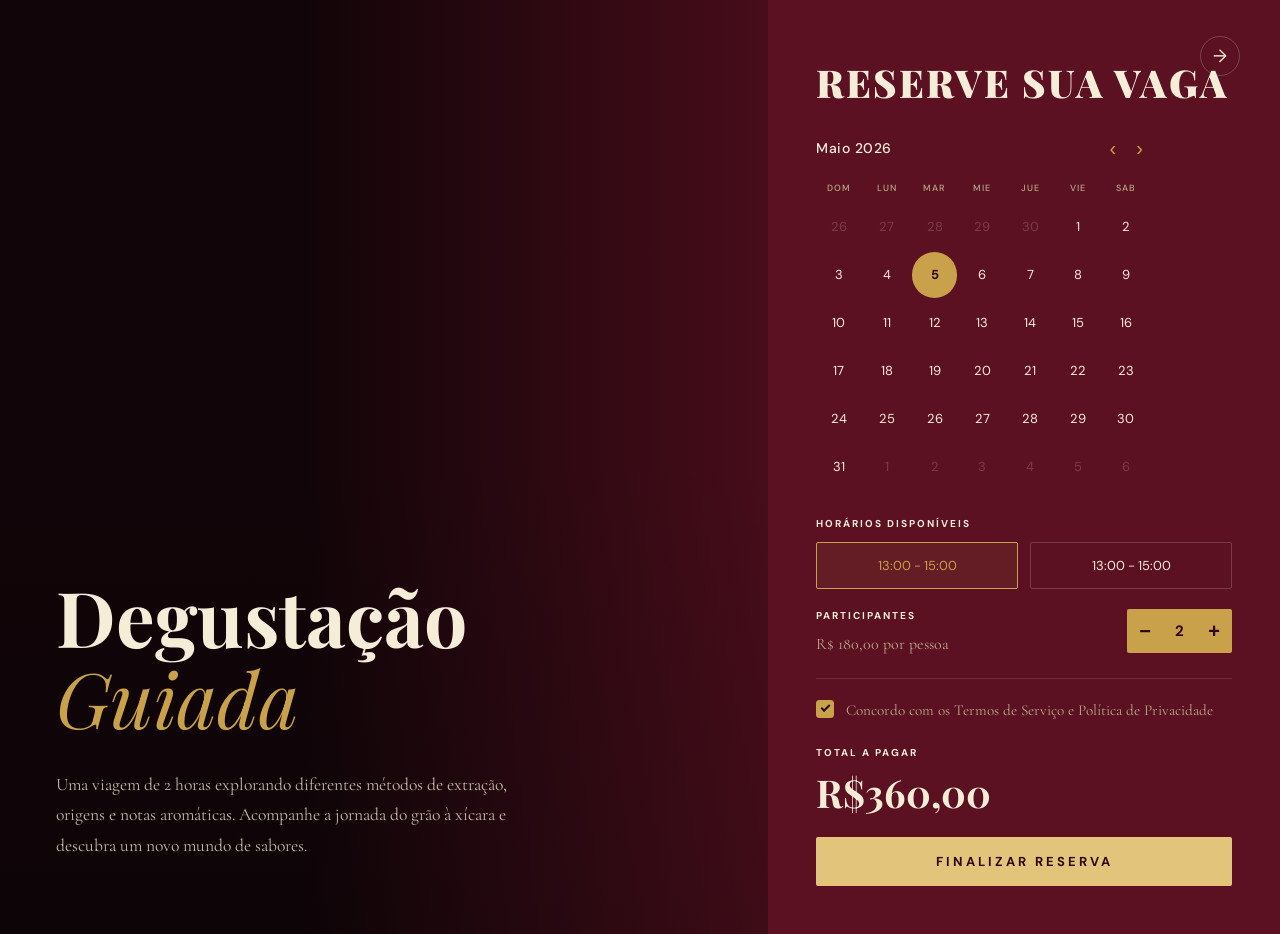
==== agendaDegusta.html @ 45e6c4d4 "novas páginas com css" ====
<!DOCTYPE html>
<html lang="pt-BR">
<head>
  <meta charset="UTF-8"/>
  <meta name="viewport" content="width=device-width, initial-scale=1.0"/>
  <title>CiOFF – Reserve sua Vaga</title>
  <link href="https://fonts.googleapis.com/css2?family=Playfair+Display:ital,wght@0,700;0,900;1,400;1,700&family=Cormorant+Garamond:wght@300;400&family=DM+Sans:wght@300;400;500;700&display=swap" rel="stylesheet"/>
  <link rel="stylesheet" href="style.css"/>
</head>
<body class="reserva-page">

  <!-- ===== PAINEL ESQUERDO — FOTO ===== -->
  <div class="reserva-photo-panel">
    <div class="reserva-photo-overlay"></div>
    <div class="reserva-photo-content">
      <h1>
        Degustação<br/>
        <em>Guiada</em>
      </h1>
      <p>
        Uma viagem de 2 horas explorando diferentes métodos
        de extração, origens e notas aromáticas. Acompanhe a
        jornada do grão à xícara e descubra um novo mundo de
        sabores.
      </p>
    </div>
  </div>

  <!-- ===== PAINEL DIREITO — RESERVA ===== -->
  <div class="reserva-form-panel">
    <a href="#" class="back-arrow" aria-label="Voltar">→</a>

    <h2 class="reserva-title">Reserve Sua Vaga</h2>

    <!-- CALENDÁRIO -->
    <div class="calendar">
      <div class="calendar-header">
        <span class="cal-month">Maio 2026</span>
        <div class="cal-nav">
          <button class="cal-btn" id="prevMonth">&#8249;</button>
          <button class="cal-btn" id="nextMonth">&#8250;</button>
        </div>
      </div>
      <div class="calendar-grid">
        <span class="cal-weekday">DOM</span>
        <span class="cal-weekday">LUN</span>
        <span class="cal-weekday">MAR</span>
        <span class="cal-weekday">MIE</span>
        <span class="cal-weekday">JUE</span>
        <span class="cal-weekday">VIE</span>
        <span class="cal-weekday">SAB</span>
      </div>
      <div class="calendar-days" id="calendarDays"></div>
    </div>

    <!-- HORÁRIOS -->
    <div class="reserva-section">
      <p class="reserva-label">Horários Disponíveis</p>
      <div class="time-slots">
        <button class="time-slot active">13:00 - 15:00</button>
        <button class="time-slot">13:00 - 15:00</button>
      </div>
    </div>

    <!-- PARTICIPANTES -->
    <div class="reserva-section reserva-row">
      <div>
        <p class="reserva-label">Participantes</p>
        <p class="reserva-price-per">R$ 180,00 por pessoa</p>
      </div>
      <div class="counter">
        <button class="counter-btn" id="decreaseBtn">−</button>
        <span class="counter-value" id="counterValue">2</span>
        <button class="counter-btn" id="increaseBtn">+</button>
      </div>
    </div>

    <div class="reserva-divider"></div>

    <!-- TERMOS -->
    <label class="checkbox-row">
      <input type="checkbox" id="termos" checked/>
      <span class="checkbox-custom"></span>
      <span class="checkbox-label">Concordo com os Termos de Serviço e Política de Privacidade</span>
    </label>

    <!-- TOTAL -->
    <div class="reserva-total">
      <p class="reserva-label">Total a Pagar</p>
      <p class="total-value" id="totalValue">R$360,00</p>
    </div>

    <!-- BOTÃO -->
    <button class="btn-submit">Finalizar Reserva</button>
  </div>

  <script>
    /* ---- Calendário ---- */
    let current = new Date(2026, 4, 1); // Maio 2026
    let selectedDay = 5;

    const monthNames = ['Janeiro','Fevereiro','Março','Abril','Maio','Junho',
                        'Julho','Agosto','Setembro','Outubro','Novembro','Dezembro'];

    function renderCalendar() {
      const year = current.getFullYear();
      const month = current.getMonth();
      document.querySelector('.cal-month').textContent = `${monthNames[month]} ${year}`;

      const firstDay = new Date(year, month, 1).getDay();
      const daysInMonth = new Date(year, month + 1, 0).getDate();
      const prevDays = new Date(year, month, 0).getDate();

      const grid = document.getElementById('calendarDays');
      grid.innerHTML = '';

      // dias do mês anterior
      for (let i = firstDay - 1; i >= 0; i--) {
        const d = document.createElement('button');
        d.className = 'cal-day other-month';
        d.textContent = prevDays - i;
        grid.appendChild(d);
      }

      // dias do mês atual
      for (let d = 1; d <= daysInMonth; d++) {
        const btn = document.createElement('button');
        btn.className = 'cal-day';
        btn.textContent = d;
        if (d === selectedDay) btn.classList.add('selected');
        btn.addEventListener('click', () => {
          selectedDay = d;
          renderCalendar();
        });
        grid.appendChild(btn);
      }

      // completar última linha
      const total = firstDay + daysInMonth;
      const remaining = total % 7 === 0 ? 0 : 7 - (total % 7);
      for (let d = 1; d <= remaining; d++) {
        const btn = document.createElement('button');
        btn.className = 'cal-day other-month';
        btn.textContent = d;
        grid.appendChild(btn);
      }
    }

    document.getElementById('prevMonth').addEventListener('click', () => {
      current.setMonth(current.getMonth() - 1);
      renderCalendar();
    });
    document.getElementById('nextMonth').addEventListener('click', () => {
      current.setMonth(current.getMonth() + 1);
      renderCalendar();
    });

    renderCalendar();

    /* ---- Time slots ---- */
    document.querySelectorAll('.time-slot').forEach(btn => {
      btn.addEventListener('click', () => {
        document.querySelectorAll('.time-slot').forEach(b => b.classList.remove('active'));
        btn.classList.add('active');
      });
    });

    /* ---- Contador + total ---- */
    const PRICE = 180;
    let participants = 2;

    function updateTotal() {
      document.getElementById('counterValue').textContent = participants;
      const total = participants * PRICE;
      document.getElementById('totalValue').textContent =
        'R$' + total.toLocaleString('pt-BR', { minimumFractionDigits: 2 });
    }

    document.getElementById('increaseBtn').addEventListener('click', () => {
      participants = Math.min(participants + 1, 10);
      updateTotal();
    });
    document.getElementById('decreaseBtn').addEventListener('click', () => {
      participants = Math.max(participants - 1, 1);
      updateTotal();
    });

    updateTotal();
  </script>
</body>
</html>
---- style.css ----
/* ===== CSS VARIABLES ===== */
    :root {
      --wine:       #6B1A2A;
      --wine-dark:  #4A0F1C;
      --wine-deep:  #2D0710;
      --gold:       #C9A14A;
      --gold-light: #E2C47A;
      --cream:      #F5EDD8;
      --cream-soft: #EDE0C4;
      --text-light: #F0E6D0;
      --text-muted: #B8A88A;
      --dark:       #1A0A0D;
      --card-bg:    #3D1020;
      --overlay:    rgba(45, 7, 16, 0.82);
    }

    *, *::before, *::after { box-sizing: border-box; margin: 0; padding: 0; }

    html { scroll-behavior: smooth; }

    body {
      font-family: 'DM Sans', sans-serif;
      background: var(--wine-deep);
      color: var(--text-light);
      overflow-x: hidden;
    }

    /* ===== UTILITIES ===== */
    .container { max-width: 1200px; margin: 0 auto; padding: 0 40px; }
    .gold { color: var(--gold); }
    .section-label {
      font-family: 'DM Sans', sans-serif;
      font-size: 11px;
      font-weight: 500;
      letter-spacing: 3px;
      text-transform: uppercase;
      color: var(--gold);
      margin-bottom: 16px;
    }
    h2.section-title {
      font-family: 'Playfair Display', serif;
      font-size: clamp(2rem, 4vw, 3rem);
      font-weight: 700;
      line-height: 1.15;
      color: var(--cream);
    }
    h2.section-title em {
      font-style: italic;
      color: var(--gold);
    }
    .btn {
      display: inline-flex;
      align-items: center;
      gap: 8px;
      padding: 13px 28px;
      border-radius: 2px;
      font-family: 'DM Sans', sans-serif;
      font-size: 12px;
      font-weight: 500;
      letter-spacing: 1.5px;
      text-transform: uppercase;
      text-decoration: none;
      cursor: pointer;
      border: none;
      transition: all 0.3s ease;
    }
    .btn-gold {
      background: var(--gold);
      color: var(--wine-deep);
    }
    .btn-gold:hover { background: var(--gold-light); transform: translateY(-1px); }
    .btn-outline {
      background: transparent;
      color: var(--gold);
      border: 1px solid var(--gold);
    }
    .btn-outline:hover { background: var(--gold); color: var(--wine-deep); }
    .btn-link {
      background: none;
      border: none;
      color: var(--gold);
      font-family: 'DM Sans', sans-serif;
      font-size: 12px;
      font-weight: 500;
      letter-spacing: 1.5px;
      text-transform: uppercase;
      text-decoration: none;
      display: inline-flex;
      align-items: center;
      gap: 6px;
      transition: gap 0.3s;
    }
    .btn-link:hover { gap: 12px; }
    .star { color: var(--gold); font-size: 12px; }
    .tag {
      display: inline-block;
      padding: 3px 10px;
      background: var(--gold);
      color: var(--wine-deep);
      font-size: 9px;
      font-weight: 500;
      letter-spacing: 1.5px;
      text-transform: uppercase;
      border-radius: 1px;
    }
    .divider {
      width: 48px;
      height: 2px;
      background: var(--gold);
      margin: 24px 0;
    }

    /* ===== NAVBAR ===== */
    nav {
      position: fixed;
      top: 0; left: 0; right: 0;
      z-index: 100;
      padding: 20px 40px;
      display: flex;
      align-items: center;
      justify-content: space-between;
      background: linear-gradient(to bottom, rgba(26,10,13,0.95) 0%, transparent 100%);
      transition: background 0.3s;
    }
    nav.scrolled { background: rgba(26,10,13,0.97); }
    .nav-logo {
      font-family: 'Playfair Display', serif;
      font-size: 22px;
      font-weight: 700;
      letter-spacing: 4px;
      color: var(--cream);
      text-decoration: none;
    }
    .nav-logo span { color: var(--gold); }
    .nav-links {
      display: flex;
      gap: 36px;
      list-style: none;
    }
    .nav-links a {
      font-size: 11px;
      font-weight: 500;
      letter-spacing: 2px;
      text-transform: uppercase;
      color: var(--text-muted);
      text-decoration: none;
      transition: color 0.2s;
    }
    .nav-links a:hover { color: var(--gold); }
    .nav-actions { display: flex; gap: 16px; align-items: center; }
    .nav-actions a {
      font-size: 11px;
      letter-spacing: 1.5px;
      text-transform: uppercase;
      color: var(--text-light);
      text-decoration: none;
    }

    /* ===== HERO ===== */
    #hero {
      position: relative;
      height: 100vh;
      min-height: 680px;
      display: flex;
      align-items: flex-end;
      overflow: hidden;
    }
    .hero-bg {
      position: absolute;
      inset: 0;
      background:
        linear-gradient(to top, var(--wine-deep) 0%, transparent 55%),
        linear-gradient(to right, var(--overlay) 0%, transparent 60%),
        url('https://images.unsplash.com/photo-1509042239860-f550ce710b93?w=1600&q=80') center/cover no-repeat;
      animation: heroZoom 12s ease-out forwards;
    }
    @keyframes heroZoom {
      from { transform: scale(1.06); }
      to   { transform: scale(1); }
    }
    .hero-grain {
      position: absolute;
      inset: 0;
      background-image: url("data:image/svg+xml,%3Csvg xmlns='http://www.w3.org/2000/svg' width='300' height='300'%3E%3Cfilter id='n'%3E%3CfeTurbulence type='fractalNoise' baseFrequency='0.9' numOctaves='4' stitchTiles='stitch'/%3E%3C/filter%3E%3Crect width='300' height='300' filter='url(%23n)' opacity='0.06'/%3E%3C/svg%3E");
      pointer-events: none;
    }
    .hero-content {
      position: relative;
      z-index: 2;
      padding: 0 40px 100px;
      max-width: 700px;
      animation: fadeUp 1s 0.3s both;
    }
    @keyframes fadeUp {
      from { opacity: 0; transform: translateY(30px); }
      to   { opacity: 1; transform: translateY(0); }
    }
    .hero-content h1 {
      font-family: 'Playfair Display', serif;
      font-size: clamp(2.8rem, 6vw, 5rem);
      font-weight: 700;
      line-height: 1.1;
      color: var(--cream);
      margin-bottom: 24px;
    }
    .hero-content h1 em {
      font-style: italic;
      color: var(--gold);
    }
    .hero-content p {
      font-family: 'Cormorant Garamond', serif;
      font-size: 1.15rem;
      color: var(--text-muted);
      line-height: 1.7;
      margin-bottom: 36px;
      max-width: 480px;
    }
    .hero-badges {
      display: flex;
      gap: 32px;
      margin-top: 48px;
    }
    .hero-badge {
      display: flex;
      flex-direction: column;
    }
    .hero-badge strong {
      font-family: 'Playfair Display', serif;
      font-size: 1.6rem;
      color: var(--gold);
    }
    .hero-badge span {
      font-size: 10px;
      letter-spacing: 1.5px;
      text-transform: uppercase;
      color: var(--text-muted);
    }

    /* ===== NOSSA HISTÓRIA ===== */
    #historia {
      padding: 120px 0;
      display: grid;
      grid-template-columns: 1fr 1fr;
      gap: 80px;
      align-items: center;
    }
    #historia .text-side { }
    #historia .text-side p {
      font-family: 'Cormorant Garamond', serif;
      font-size: 1.1rem;
      color: var(--text-muted);
      line-height: 1.8;
      margin-bottom: 16px;
    }
    .img-collage {
      position: relative;
      height: 480px;
    }
    .img-collage img {
      position: absolute;
      object-fit: cover;
      border-radius: 2px;
    }
    .img-collage .img-main {
      width: 75%;
      height: 85%;
      top: 0; right: 0;
      filter: sepia(20%) brightness(0.85);
    }
    .img-collage .img-small {
      width: 45%;
      height: 50%;
      bottom: 0; left: 0;
      border: 4px solid var(--wine-deep);
      filter: sepia(20%) brightness(0.85);
    }
    .img-collage .img-badge {
      position: absolute;
      bottom: 60px; right: -20px;
      background: var(--gold);
      color: var(--wine-deep);
      padding: 20px 24px;
      font-family: 'Playfair Display', serif;
      text-align: center;
      z-index: 2;
    }
    .img-collage .img-badge strong { font-size: 2rem; display: block; }
    .img-collage .img-badge span { font-size: 10px; letter-spacing: 2px; text-transform: uppercase; }

    /* ===== COFFEES SECTION ===== */
    .section-coffee {
      padding: 100px 0;
      background: var(--wine-dark);
    }
    .section-coffee .section-header {
      text-align: center;
      margin-bottom: 60px;
    }
    .coffee-grid {
      display: grid;
      grid-template-columns: repeat(3, 1fr);
      gap: 24px;
    }
    .coffee-card {
      background: var(--card-bg);
      border-radius: 2px;
      overflow: hidden;
      transition: transform 0.3s, box-shadow 0.3s;
    }
    .coffee-card:hover { transform: translateY(-6px); box-shadow: 0 20px 60px rgba(0,0,0,0.4); }
    .coffee-card img {
      width: 100%;
      height: 200px;
      object-fit: cover;
      filter: sepia(15%) brightness(0.9);
    }
    .coffee-card-body { padding: 24px; }
    .coffee-card-body .region {
      font-size: 10px;
      letter-spacing: 2px;
      text-transform: uppercase;
      color: var(--text-muted);
      margin-bottom: 8px;
    }
    .coffee-card-body h3 {
      font-family: 'Playfair Display', serif;
      font-size: 1.25rem;
      color: var(--cream);
      margin-bottom: 8px;
    }
    .coffee-card-body p {
      font-family: 'Cormorant Garamond', serif;
      font-size: 0.95rem;
      color: var(--text-muted);
      line-height: 1.6;
      margin-bottom: 16px;
    }
    .coffee-card-footer {
      padding: 16px 24px;
      border-top: 1px solid rgba(201,161,74,0.15);
      display: flex;
      justify-content: space-between;
      align-items: center;
    }
    .coffee-price {
      font-family: 'Playfair Display', serif;
      font-size: 1.1rem;
      color: var(--gold);
    }

    /* ===== CLUB / ASSINATURA ===== */
    #clube {
      padding: 120px 0;
      display: grid;
      grid-template-columns: 1fr 1fr;
      gap: 80px;
      align-items: center;
    }
    .clube-img {
      position: relative;
      height: 500px;
    }
    .clube-img img {
      width: 100%;
      height: 100%;
      object-fit: cover;
      border-radius: 2px;
      filter: sepia(20%) brightness(0.8);
    }
    .clube-img::after {
      content: '';
      position: absolute;
      inset: 0;
      background: linear-gradient(135deg, var(--wine-dark) 0%, transparent 60%);
      border-radius: 2px;
    }
    .clube-text .checklist {
      list-style: none;
      margin: 28px 0 36px;
    }
    .clube-text .checklist li {
      display: flex;
      align-items: flex-start;
      gap: 12px;
      font-family: 'Cormorant Garamond', serif;
      font-size: 1.05rem;
      color: var(--text-muted);
      margin-bottom: 14px;
    }
    .clube-text .checklist li::before {
      content: '✦';
      color: var(--gold);
      font-size: 10px;
      margin-top: 5px;
      flex-shrink: 0;
    }

    /* ===== SHOP ===== */
    .section-shop {
      padding: 100px 0;
      background: linear-gradient(to bottom, var(--wine-deep) 0%, var(--wine-dark) 100%);
    }
    .shop-grid {
      display: grid;
      grid-template-columns: 1fr 1.2fr 1fr;
      gap: 24px;
      align-items: center;
    }
    .product-card {
      background: var(--card-bg);
      border-radius: 2px;
      overflow: hidden;
      transition: transform 0.3s;
    }
    .product-card:hover { transform: translateY(-4px); }
    .product-card img {
      width: 100%;
      height: 220px;
      object-fit: cover;
      filter: sepia(10%) brightness(0.85);
    }
    .product-card.featured img { height: 300px; }
    .product-card-body { padding: 20px 24px; }
    .product-card-body h3 {
      font-family: 'Playfair Display', serif;
      font-size: 1.1rem;
      color: var(--cream);
      margin-bottom: 4px;
    }
    .product-card-body p {
      font-family: 'Cormorant Garamond', serif;
      font-size: 0.9rem;
      color: var(--text-muted);
      margin-bottom: 12px;
    }
    .product-card-footer {
      padding: 14px 24px;
      border-top: 1px solid rgba(201,161,74,0.15);
      display: flex;
      justify-content: space-between;
      align-items: center;
    }
    .shop-cta { text-align: center; margin-top: 48px; }

    /* ===== EXPERIÊNCIAS ===== */
    #experiencias {
      padding: 120px 0;
      position: relative;
      overflow: hidden;
    }
    .exp-bg {
      position: absolute;
      inset: 0;
      background: url('https://images.unsplash.com/photo-1511920170033-f8396924c348?w=1400&q=80') center/cover no-repeat;
      opacity: 0.12;
    }
    #experiencias .container { position: relative; z-index: 1; }
    .exp-grid {
      display: grid;
      grid-template-columns: 1fr 1fr;
      gap: 80px;
      align-items: center;
    }
    .exp-stats {
      display: flex;
      gap: 48px;
      margin: 36px 0;
    }
    .exp-stat strong {
      font-family: 'Playfair Display', serif;
      font-size: 2.2rem;
      color: var(--gold);
      display: block;
    }
    .exp-stat span {
      font-size: 11px;
      letter-spacing: 1.5px;
      text-transform: uppercase;
      color: var(--text-muted);
    }
    .exp-img {
      position: relative;
    }
    .exp-img img {
      width: 100%;
      height: 400px;
      object-fit: cover;
      border-radius: 2px;
      filter: sepia(15%) brightness(0.85);
    }
    .exp-img .exp-overlay {
      position: absolute;
      bottom: 24px; left: 24px;
      background: rgba(26,10,13,0.9);
      padding: 20px 24px;
      border-left: 3px solid var(--gold);
    }
    .exp-overlay p {
      font-family: 'Cormorant Garamond', serif;
      font-size: 1rem;
      font-style: italic;
      color: var(--text-muted);
    }
    .exp-overlay strong {
      font-family: 'DM Sans', sans-serif;
      font-size: 11px;
      letter-spacing: 1.5px;
      text-transform: uppercase;
      color: var(--gold);
    }

    /* ===== CURSOS ===== */
    .section-cursos {
      padding: 100px 0;
      background: var(--wine-dark);
    }
    .cursos-grid {
      display: grid;
      grid-template-columns: 1fr 1fr;
      gap: 24px;
      margin-top: 48px;
    }
    .curso-card {
      position: relative;
      border-radius: 2px;
      overflow: hidden;
      height: 320px;
    }
    .curso-card img {
      width: 100%;
      height: 100%;
      object-fit: cover;
      transition: transform 0.5s;
      filter: sepia(20%) brightness(0.7);
    }
    .curso-card:hover img { transform: scale(1.05); }
    .curso-card-overlay {
      position: absolute;
      inset: 0;
      background: linear-gradient(to top, var(--wine-deep) 0%, transparent 60%);
      display: flex;
      flex-direction: column;
      justify-content: flex-end;
      padding: 32px;
    }
    .curso-card-overlay h3 {
      font-family: 'Playfair Display', serif;
      font-size: 1.5rem;
      color: var(--cream);
      margin-bottom: 8px;
    }
    .curso-card-overlay p {
      font-family: 'Cormorant Garamond', serif;
      font-size: 0.95rem;
      color: var(--text-muted);
      margin-bottom: 16px;
    }

    /* ===== BARISTA DIARY ===== */
    #barista {
      padding: 100px 0;
    }
    .barista-header {
      display: flex;
      justify-content: space-between;
      align-items: flex-end;
      margin-bottom: 48px;
    }
    .barista-post {
      display: grid;
      grid-template-columns: 1.2fr 1fr;
      gap: 48px;
      align-items: center;
    }
    .barista-post img {
      width: 100%;
      height: 380px;
      object-fit: cover;
      border-radius: 2px;
      filter: sepia(10%) brightness(0.85);
    }
    .barista-text .post-meta {
      font-size: 10px;
      letter-spacing: 2px;
      text-transform: uppercase;
      color: var(--text-muted);
      margin-bottom: 16px;
    }
    .barista-text h3 {
      font-family: 'Playfair Display', serif;
      font-size: 1.7rem;
      font-style: italic;
      color: var(--cream);
      margin-bottom: 16px;
      line-height: 1.3;
    }
    .barista-text p {
      font-family: 'Cormorant Garamond', serif;
      font-size: 1.05rem;
      color: var(--text-muted);
      line-height: 1.8;
      margin-bottom: 24px;
    }

    /* ===== VISIT ===== */
    #visit {
      position: relative;
      height: 60vh;
      min-height: 420px;
      overflow: hidden;
    }
    .visit-bg {
      position: absolute;
      inset: 0;
      background:
        linear-gradient(to right, var(--overlay) 40%, transparent 80%),
        url('https://images.unsplash.com/photo-1495474472287-4d71bcdd2085?w=1400&q=80') center/cover no-repeat;
    }
    .visit-content {
      position: relative;
      z-index: 2;
      display: flex;
      align-items: center;
      height: 100%;
      padding: 0 40px;
      max-width: 1200px;
      margin: 0 auto;
      gap: 80px;
    }
    .visit-text { flex: 1; }
    .visit-text h2 {
      font-family: 'Playfair Display', serif;
      font-size: clamp(2rem, 4vw, 3.2rem);
      font-weight: 700;
      color: var(--cream);
      margin-bottom: 24px;
    }
    .visit-info { flex: 1; display: grid; grid-template-columns: 1fr 1fr; gap: 32px; }
    .visit-info-block h4 {
      font-size: 10px;
      letter-spacing: 2.5px;
      text-transform: uppercase;
      color: var(--gold);
      margin-bottom: 12px;
    }
    .visit-info-block p {
      font-family: 'Cormorant Garamond', serif;
      font-size: 1rem;
      color: var(--text-muted);
      line-height: 1.7;
    }

    /* ===== FOOTER ===== */
    footer {
      background: var(--dark);
      padding: 60px 40px 32px;
      border-top: 1px solid rgba(201,161,74,0.2);
    }
    .footer-grid {
      max-width: 1200px;
      margin: 0 auto;
      display: grid;
      grid-template-columns: 1.5fr 1fr 1fr 1fr;
      gap: 48px;
      margin-bottom: 48px;
    }
    .footer-brand .nav-logo { font-size: 26px; display: block; margin-bottom: 16px; }
    .footer-brand p {
      font-family: 'Cormorant Garamond', serif;
      font-size: 0.95rem;
      color: var(--text-muted);
      line-height: 1.7;
      margin-bottom: 24px;
    }
    .footer-col h5 {
      font-size: 10px;
      letter-spacing: 2.5px;
      text-transform: uppercase;
      color: var(--gold);
      margin-bottom: 20px;
    }
    .footer-col ul { list-style: none; }
    .footer-col ul li { margin-bottom: 10px; }
    .footer-col ul li a {
      font-family: 'Cormorant Garamond', serif;
      font-size: 1rem;
      color: var(--text-muted);
      text-decoration: none;
      transition: color 0.2s;
    }
    .footer-col ul li a:hover { color: var(--gold); }
    .footer-bottom {
      max-width: 1200px;
      margin: 0 auto;
      padding-top: 24px;
      border-top: 1px solid rgba(255,255,255,0.06);
      display: flex;
      justify-content: space-between;
      align-items: center;
    }
    .footer-bottom p {
      font-size: 11px;
      color: var(--text-muted);
      letter-spacing: 0.5px;
    }
    .social-links { display: flex; gap: 20px; }
    .social-links a {
      font-size: 11px;
      letter-spacing: 1px;
      text-transform: uppercase;
      color: var(--text-muted);
      text-decoration: none;
      transition: color 0.2s;
    }
    .social-links a:hover { color: var(--gold); }

    /* ===== ORNAMENT ===== */
    .ornament {
      text-align: center;
      color: var(--gold);
      font-size: 18px;
      letter-spacing: 8px;
      opacity: 0.4;
      margin: 12px 0;
    }

    /* ===== SCROLL ANIMATIONS ===== */
    .reveal {
      opacity: 0;
      transform: translateY(24px);
      transition: opacity 0.7s ease, transform 0.7s ease;
    }
    .reveal.visible {
      opacity: 1;
      transform: translateY(0);
    }
    .reveal-delay-1 { transition-delay: 0.1s; }
    .reveal-delay-2 { transition-delay: 0.2s; }
    .reveal-delay-3 { transition-delay: 0.3s; }

    /* =====================================================
   LOGIN PAGE — incremento para style.css
   Depende das variáveis e reset já declarados na landing
   ===================================================== */

/* Novas variáveis exclusivas desta tela */
:root {
  --wine-panel:   #5C1122;
  --input-bg:     rgba(255, 255, 255, 0.07);
  --input-border: rgba(255, 255, 255, 0.18);
  --input-focus:  rgba(201, 161, 74, 0.6);
}

/* Layout raiz da página de login */
.login-page {
  display: flex;
  min-height: 100vh;
  overflow: hidden;
}

/* ===== PAINEL ESQUERDO — FOTO ===== */
.photo-panel {
  flex: 0 0 60%;
  position: relative;
  overflow: hidden;
}

.photo-panel::before {
  content: '';
  position: absolute;
  inset: 0;
  background: url('https://images.unsplash.com/photo-1554118811-1e0d58224f24?w=1400&q=80')
    center / cover no-repeat;
  filter: grayscale(60%) brightness(0.55);
  transform: scale(1.04);
  animation: slowZoom 14s ease-out forwards;
}

@keyframes slowZoom {
  from { transform: scale(1.04); }
  to   { transform: scale(1); }
}

.photo-panel::after {
  content: '';
  position: absolute;
  inset: 0;
  background:
    linear-gradient(to right, transparent 55%, var(--wine-panel) 100%),
    linear-gradient(to top, rgba(45, 7, 16, 0.6) 0%, transparent 40%);
}

.photo-logo {
  position: absolute;
  bottom: 40px;
  left: 48px;
  z-index: 2;
  display: flex;
  align-items: center;
  gap: 10px;
}

.logo-mark {
  width: 44px;
  height: 44px;
  opacity: 0.92;
}

.logo-wordmark {
  font-family: 'Playfair Display', serif;
  font-size: 28px;
  font-weight: 900;
  letter-spacing: 6px;
  color: var(--cream);
}

.logo-wordmark span { color: var(--gold); }

/* ===== PAINEL DIREITO — FORMULÁRIO ===== */
.form-panel {
  flex: 0 0 40%;
  background: var(--wine-panel);
  display: flex;
  flex-direction: column;
  justify-content: center;
  padding: 64px 56px;
  position: relative;
}

.back-arrow {
  position: absolute;
  top: 36px;
  right: 40px;
  width: 40px;
  height: 40px;
  border-radius: 50%;
  border: 1px solid rgba(255, 255, 255, 0.2);
  display: flex;
  align-items: center;
  justify-content: center;
  color: var(--cream);
  text-decoration: none;
  font-size: 18px;
  transition: border-color 0.2s, background 0.2s;
}

.back-arrow:hover {
  border-color: var(--gold);
  background: rgba(201, 161, 74, 0.12);
}

.form-panel h1 {
  font-family: 'Playfair Display', serif;
  font-size: 3rem;
  font-weight: 900;
  letter-spacing: 2px;
  text-transform: uppercase;
  color: var(--cream);
  line-height: 1;
  margin-bottom: 12px;
  animation: fadeUp 0.6s 0.1s both;
}

.form-panel .subtitle {
  font-family: 'Cormorant Garamond', serif;
  font-size: 1.05rem;
  color: var(--text-muted);
  margin-bottom: 36px;
  animation: fadeUp 0.6s 0.2s both;
}

/* ===== BOTÃO GOOGLE ===== */
.btn-google {
  display: flex;
  align-items: center;
  justify-content: center;
  gap: 12px;
  width: 100%;
  padding: 15px;
  border-radius: 50px;
  border: 1.5px solid rgba(255, 255, 255, 0.22);
  background: transparent;
  color: var(--cream);
  font-family: 'DM Sans', sans-serif;
  font-size: 14px;
  font-weight: 400;
  letter-spacing: 0.5px;
  cursor: pointer;
  transition: border-color 0.25s, background 0.25s;
  animation: fadeUp 0.6s 0.3s both;
}

.btn-google:hover {
  border-color: var(--gold);
  background: rgba(201, 161, 74, 0.08);
}

/* ===== DIVISOR "ou use seu email" ===== */
.divider-row {
  display: flex;
  align-items: center;
  gap: 16px;
  margin: 28px 0 24px;
  animation: fadeUp 0.6s 0.35s both;
}

.divider-row::before,
.divider-row::after {
  content: '';
  flex: 1;
  height: 1px;
  background: rgba(255, 255, 255, 0.18);
}

.divider-row span {
  font-size: 11px;
  letter-spacing: 1.5px;
  text-transform: uppercase;
  color: var(--text-muted);
  white-space: nowrap;
}

/* ===== CAMPOS DO FORMULÁRIO ===== */
.field {
  margin-bottom: 20px;
  animation: fadeUp 0.6s both;
}

.field:nth-child(1) { animation-delay: 0.4s; }
.field:nth-child(2) { animation-delay: 0.48s; }

.field label {
  display: block;
  font-size: 10px;
  font-weight: 500;
  letter-spacing: 2px;
  text-transform: uppercase;
  color: var(--cream);
  margin-bottom: 8px;
}

.field input {
  width: 100%;
  padding: 15px 20px;
  border-radius: 50px;
  border: 1.5px solid var(--input-border);
  background: var(--input-bg);
  color: var(--cream);
  font-family: 'DM Sans', sans-serif;
  font-size: 14px;
  outline: none;
  transition: border-color 0.25s, background 0.25s;
}

.field input::placeholder { color: rgba(196, 160, 168, 0.55); }

.field input:focus {
  border-color: var(--input-focus);
  background: rgba(255, 255, 255, 0.1);
}

/* ===== LINK ESQUECEU SENHA ===== */
.forgot-row {
  text-align: right;
  margin: -8px 0 28px;
  animation: fadeUp 0.6s 0.52s both;
}

.forgot-row a {
  font-size: 11px;
  letter-spacing: 0.5px;
  color: var(--text-muted);
  text-decoration: none;
  transition: color 0.2s;
}

.forgot-row a:hover { color: var(--gold); }

/* ===== BOTÃO ENTRAR ===== */
.btn-submit {
  width: 100%;
  padding: 16px;
  border-radius: 50px;
  border: none;
  background: var(--gold-light);
  color: var(--wine-deep);
  font-family: 'DM Sans', sans-serif;
  font-size: 13px;
  font-weight: 700;
  letter-spacing: 3px;
  text-transform: uppercase;
  cursor: pointer;
  transition: background 0.25s, transform 0.2s, box-shadow 0.25s;
  animation: fadeUp 0.6s 0.56s both;
}

.btn-submit:hover {
  background: #f5c96a;
  transform: translateY(-2px);
  box-shadow: 0 10px 32px rgba(240, 192, 106, 0.3);
}

.btn-submit:active { transform: translateY(0); }

/* ===== LINK CRIAR CONTA ===== */
.register-row {
  text-align: center;
  margin-top: 28px;
  font-size: 13px;
  color: var(--text-muted);
  animation: fadeUp 0.6s 0.62s both;
}

.register-row a {
  color: var(--gold-light);
  text-decoration: none;
  font-weight: 500;
  transition: color 0.2s;
}

.register-row a:hover { color: var(--cream); }

/* =====================================================
   RESERVA PAGE — incremento para style.css
   Reutiliza: variáveis, reset, fadeUp, .back-arrow,
   .btn-submit (redeclara só o necessário)
   ===================================================== */

/* ===== LAYOUT RAIZ ===== */
.reserva-page {
  display: flex;
  min-height: 100vh;
  overflow-x: hidden;
}

/* ===== PAINEL ESQUERDO — FOTO ===== */
.reserva-photo-panel {
  flex: 0 0 60%;
  position: relative;
  overflow: hidden;
  background:
    url('https://images.unsplash.com/photo-1511920170033-f8396924c348?w=1400&q=80')
    center / cover no-repeat;
}

.reserva-photo-overlay {
  position: absolute;
  inset: 0;
  background:
    linear-gradient(to right, rgba(10, 4, 6, 0.78) 40%, rgba(92, 17, 34, 0.55) 100%),
    linear-gradient(to top,   rgba(10, 4, 6, 0.6)  0%,  transparent 50%);
}

.reserva-photo-content {
  position: relative;
  z-index: 2;
  padding: 72px 56px;
  display: flex;
  flex-direction: column;
  justify-content: flex-end;
  height: 100%;
}

.reserva-photo-content h1 {
  font-family: 'Playfair Display', serif;
  font-size: clamp(3rem, 6vw, 5rem);
  font-weight: 700;
  color: var(--cream);
  line-height: 1.05;
  margin-bottom: 32px;
  animation: fadeUp 0.7s 0.1s both;
}

.reserva-photo-content h1 em {
  font-style: italic;
  color: var(--gold);
  font-weight: 400;
}

.reserva-photo-content p {
  font-family: 'Cormorant Garamond', serif;
  font-size: 1.1rem;
  color: rgba(240, 230, 208, 0.8);
  line-height: 1.75;
  max-width: 480px;
  animation: fadeUp 0.7s 0.25s both;
}

/* ===== PAINEL DIREITO — FORMULÁRIO ===== */
.reserva-form-panel {
  flex: 0 0 40%;
  background: var(--wine-panel);
  display: flex;
  flex-direction: column;
  padding: 56px 48px 48px;
  position: relative;
  overflow-y: auto;
}

.reserva-title {
  font-family: 'Playfair Display', serif;
  font-size: clamp(1.8rem, 3vw, 2.6rem);
  font-weight: 900;
  letter-spacing: 2px;
  text-transform: uppercase;
  color: var(--cream);
  margin-bottom: 28px;
  animation: fadeUp 0.6s 0.1s both;
}

/* ===== CALENDÁRIO ===== */
.calendar {
  margin-bottom: 28px;
  width: 80%;
  animation: fadeUp 0.6s 0.2s both;
}

.calendar-header {
  display: flex;
  justify-content: space-between;
  align-items: center;
  margin-bottom: 16px;
}

.cal-month {
  font-family: 'DM Sans', sans-serif;
  font-size: 14px;
  font-weight: 500;
  color: var(--cream);
  letter-spacing: 0.5px;
}

.cal-nav { display: flex; gap: 8px; }

.cal-btn {
  background: none;
  border: none;
  color: var(--gold);
  font-size: 20px;
  cursor: pointer;
  line-height: 1;
  padding: 2px 6px;
  transition: color 0.2s;
}
.cal-btn:hover { color: var(--gold-light); }

.calendar-grid {
  display: grid;
  grid-template-columns: repeat(7, 1fr);
  gap: 2px;
  margin-bottom: 4px;
}

.cal-weekday {
  font-size: 9px;
  font-weight: 500;
  letter-spacing: 1px;
  text-transform: uppercase;
  color: var(--text-muted);
  text-align: center;
  padding: 6px 0;
}

.calendar-days {
  display: grid;
  grid-template-columns: repeat(7, 1fr);
  gap: 2px;
}

.cal-day {
  aspect-ratio: 1;
  display: flex;
  align-items: center;
  justify-content: center;
  border: none;
  background: none;
  border-radius: 50%;
  font-family: 'DM Sans', sans-serif;
  font-size: 13px;
  color: var(--cream);
  cursor: pointer;
  transition: background 0.2s, color 0.2s;
}

.cal-day:hover:not(.other-month) {
  background: rgba(201, 161, 74, 0.18);
}

.cal-day.other-month {
  color: rgba(196, 160, 168, 0.3);
  cursor: default;
}

.cal-day.selected {
  background: var(--gold);
  color: var(--wine-deep);
  font-weight: 700;
}

/* ===== SEÇÕES GENÉRICAS DO FORM ===== */
.reserva-section {
  margin-bottom: 20px;
  animation: fadeUp 0.6s 0.3s both;
}

.reserva-row {
  display: flex;
  justify-content: space-between;
  align-items: center;
}

.reserva-label {
  font-family: 'DM Sans', sans-serif;
  font-size: 10px;
  font-weight: 700;
  letter-spacing: 2px;
  text-transform: uppercase;
  color: var(--cream);
  margin-bottom: 12px;
}

.reserva-price-per {
  font-family: 'Cormorant Garamond', serif;
  font-size: 1rem;
  color: var(--text-muted);
}

.reserva-divider {
  width: 100%;
  height: 1px;
  background: rgba(255, 255, 255, 0.12);
  margin: 4px 0 20px;
}

/* ===== TIME SLOTS ===== */
.time-slots {
  display: flex;
  gap: 12px;
}

.time-slot {
  flex: 1;
  padding: 14px 12px;
  border-radius: 2px;
  border: 1.5px solid rgba(255, 255, 255, 0.18);
  background: transparent;
  color: var(--cream);
  font-family: 'DM Sans', sans-serif;
  font-size: 13px;
  cursor: pointer;
  transition: border-color 0.2s, color 0.2s, background 0.2s;
}

.time-slot:hover {
  border-color: var(--gold);
  color: var(--gold);
}

.time-slot.active {
  border-color: var(--gold);
  color: var(--gold);
  background: rgba(201, 161, 74, 0.08);
}

/* ===== CONTADOR ===== */
.counter {
  display: flex;
  align-items: center;
  gap: 0;
  background: var(--gold);
  border-radius: 2px;
  overflow: hidden;
}

.counter-btn {
  background: none;
  border: none;
  color: var(--wine-deep);
  font-size: 20px;
  font-weight: 700;
  width: 36px;
  height: 44px;
  cursor: pointer;
  display: flex;
  align-items: center;
  justify-content: center;
  transition: background 0.2s;
}
.counter-btn:hover { background: rgba(0,0,0,0.1); }

.counter-value {
  font-family: 'DM Sans', sans-serif;
  font-size: 15px;
  font-weight: 700;
  color: var(--wine-deep);
  padding: 0 12px;
  min-width: 32px;
  text-align: center;
}

/* ===== CHECKBOX ===== */
.checkbox-row {
  display: flex;
  align-items: flex-start;
  gap: 12px;
  cursor: pointer;
  margin-bottom: 24px;
  animation: fadeUp 0.6s 0.4s both;
}

.checkbox-row input[type="checkbox"] { display: none; }

.checkbox-custom {
  flex-shrink: 0;
  width: 18px;
  height: 18px;
  border: 1.5px solid rgba(255,255,255,0.3);
  border-radius: 3px;
  display: flex;
  align-items: center;
  justify-content: center;
  margin-top: 1px;
  transition: border-color 0.2s, background 0.2s;
}

.checkbox-row input:checked + .checkbox-custom {
  background: var(--gold);
  border-color: var(--gold);
}

.checkbox-row input:checked + .checkbox-custom::after {
  content: '';
  width: 5px;
  height: 9px;
  border: 2px solid var(--wine-deep);
  border-top: none;
  border-left: none;
  transform: rotate(45deg) translate(-1px, -1px);
  display: block;
}

.checkbox-label {
  font-family: 'Cormorant Garamond', serif;
  font-size: 0.95rem;
  color: var(--text-muted);
  line-height: 1.5;
}

/* ===== TOTAL ===== */
.reserva-total {
  margin-bottom: 24px;
  animation: fadeUp 0.6s 0.45s both;
}

.total-value {
  font-family: 'Playfair Display', serif;
  font-size: 2.4rem;
  font-weight: 700;
  color: var(--cream);
  line-height: 1.1;
}

/* ===== BOTÃO FINALIZAR (sobrescreve border-radius do padrão) ===== */
.reserva-form-panel .btn-submit {
  border-radius: 2px;
  animation: fadeUp 0.6s 0.5s both;
}
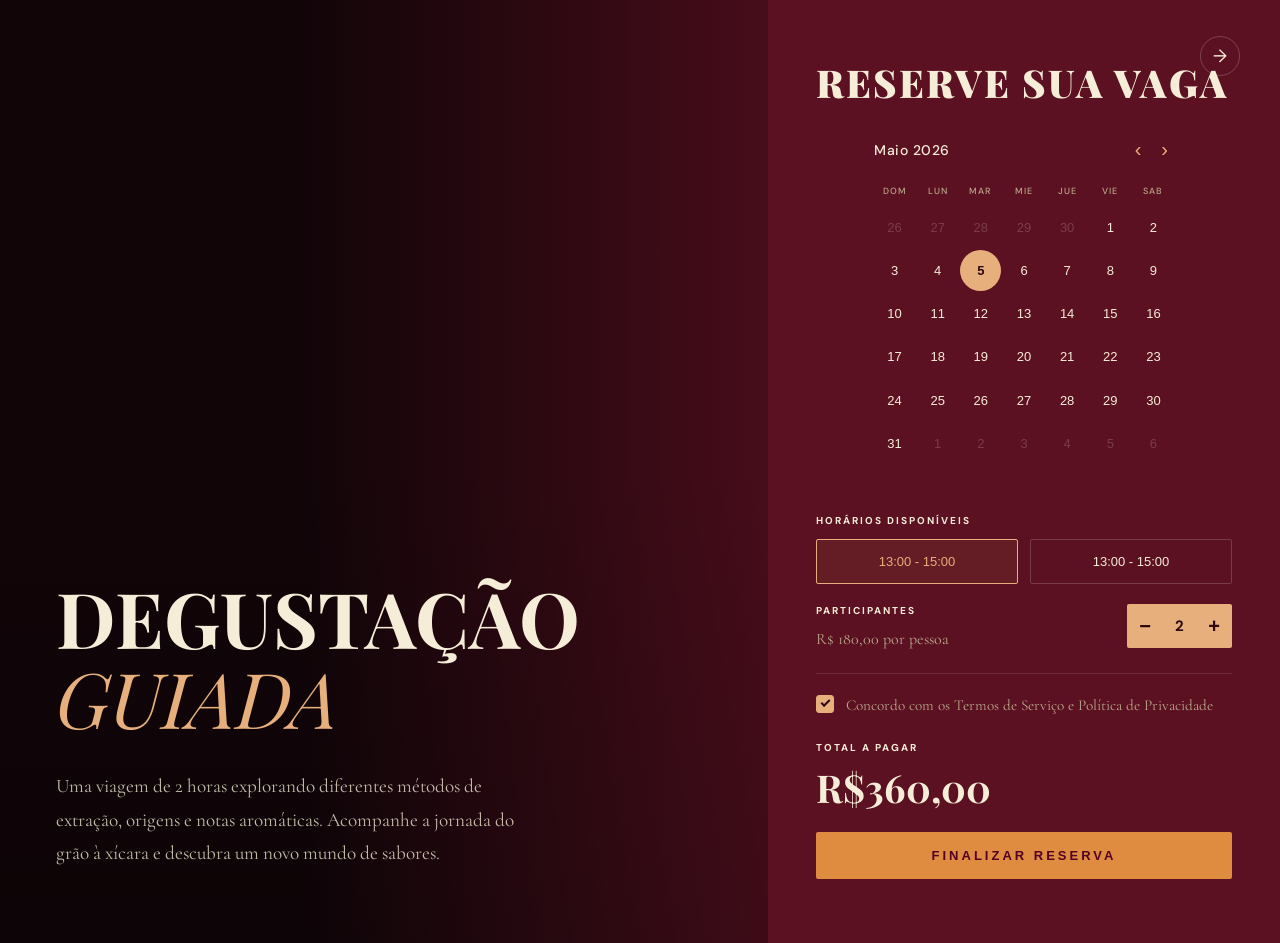
==== commit df824d7e: "ajuste degstacao" ====
--- a/agendaDegusta.html
+++ b/agendaDegusta.html
@@ -3,7 +3,7 @@
 <head>
   <meta charset="UTF-8"/>
   <meta name="viewport" content="width=device-width, initial-scale=1.0"/>
-  <title>CiOFF – Reserve sua Vaga</title>
+  <title>COOFF – Reserve sua Vaga</title>
   <link href="https://fonts.googleapis.com/css2?family=Playfair+Display:ital,wght@0,700;0,900;1,400;1,700&family=Cormorant+Garamond:wght@300;400&family=DM+Sans:wght@300;400;500;700&display=swap" rel="stylesheet"/>
   <link rel="stylesheet" href="style.css"/>
 </head>
@@ -33,7 +33,7 @@
     <h2 class="reserva-title">Reserve Sua Vaga</h2>
 
     <!-- CALENDÁRIO -->
-    <div class="calendar">
+    <div class="calendar" style="width: 300px; margin-left: auto; margin-right: auto; margin: 0 auto; margin-bottom: 50px;">
       <div class="calendar-header">
         <span class="cal-month">Maio 2026</span>
         <div class="cal-nav">
@@ -91,7 +91,7 @@
     </div>
 
     <!-- BOTÃO -->
-    <button class="btn-submit">Finalizar Reserva</button>
+    <button class="btn-submit" onclick="window.location.href='perfil.html'">Finalizar Reserva</button>
   </div>
 
   <script>
--- a/style.css
+++ b/style.css
@@ -1,840 +1,185 @@
-    /* ===== CSS VARIABLES ===== */
-    :root {
-      --wine:       #6B1A2A;
-      --wine-dark:  #4A0F1C;
-      --wine-deep:  #2D0710;
-      --gold:       #C9A14A;
-      --gold-light: #E2C47A;
-      --cream:      #F5EDD8;
-      --cream-soft: #EDE0C4;
-      --text-light: #F0E6D0;
-      --text-muted: #B8A88A;
-      --dark:       #1A0A0D;
-      --card-bg:    #3D1020;
-      --overlay:    rgba(45, 7, 16, 0.82);
-    }
-
-    *, *::before, *::after { box-sizing: border-box; margin: 0; padding: 0; }
-
-    html { scroll-behavior: smooth; }
-
-    body {
-      font-family: 'DM Sans', sans-serif;
-      background: var(--wine-deep);
-      color: var(--text-light);
-      overflow-x: hidden;
-    }
-
-    /* ===== UTILITIES ===== */
-    .container { max-width: 1200px; margin: 0 auto; padding: 0 40px; }
-    .gold { color: var(--gold); }
-    .section-label {
-      font-family: 'DM Sans', sans-serif;
-      font-size: 11px;
-      font-weight: 500;
-      letter-spacing: 3px;
-      text-transform: uppercase;
-      color: var(--gold);
-      margin-bottom: 16px;
-    }
-    h2.section-title {
-      font-family: 'Playfair Display', serif;
-      font-size: clamp(2rem, 4vw, 3rem);
-      font-weight: 700;
-      line-height: 1.15;
-      color: var(--cream);
-    }
-    h2.section-title em {
-      font-style: italic;
-      color: var(--gold);
-    }
-    .btn {
-      display: inline-flex;
-      align-items: center;
-      gap: 8px;
-      padding: 13px 28px;
-      border-radius: 2px;
-      font-family: 'DM Sans', sans-serif;
-      font-size: 12px;
-      font-weight: 500;
-      letter-spacing: 1.5px;
-      text-transform: uppercase;
-      text-decoration: none;
-      cursor: pointer;
-      border: none;
-      transition: all 0.3s ease;
-    }
-    .btn-gold {
-      background: var(--gold);
-      color: var(--wine-deep);
-    }
-    .btn-gold:hover { background: var(--gold-light); transform: translateY(-1px); }
-    .btn-outline {
-      background: transparent;
-      color: var(--gold);
-      border: 1px solid var(--gold);
-    }
-    .btn-outline:hover { background: var(--gold); color: var(--wine-deep); }
-    .btn-link {
-      background: none;
-      border: none;
-      color: var(--gold);
-      font-family: 'DM Sans', sans-serif;
-      font-size: 12px;
-      font-weight: 500;
-      letter-spacing: 1.5px;
-      text-transform: uppercase;
-      text-decoration: none;
-      display: inline-flex;
-      align-items: center;
-      gap: 6px;
-      transition: gap 0.3s;
-    }
-    .btn-link:hover { gap: 12px; }
-    .star { color: var(--gold); font-size: 12px; }
-    .tag {
-      display: inline-block;
-      padding: 3px 10px;
-      background: var(--gold);
-      color: var(--wine-deep);
-      font-size: 9px;
-      font-weight: 500;
-      letter-spacing: 1.5px;
-      text-transform: uppercase;
-      border-radius: 1px;
-    }
-    .divider {
-      width: 48px;
-      height: 2px;
-      background: var(--gold);
-      margin: 24px 0;
-    }
-
-    /* ===== NAVBAR ===== */
-    nav {
-      position: fixed;
-      top: 0; left: 0; right: 0;
-      z-index: 100;
-      padding: 20px 40px;
-      display: flex;
-      align-items: center;
-      justify-content: space-between;
-      background: linear-gradient(to bottom, rgba(26,10,13,0.95) 0%, transparent 100%);
-      transition: background 0.3s;
-    }
-    nav.scrolled { background: rgba(26,10,13,0.97); }
-    .nav-logo {
-      font-family: 'Playfair Display', serif;
-      font-size: 22px;
-      font-weight: 700;
-      letter-spacing: 4px;
-      color: var(--cream);
-      text-decoration: none;
-    }
-    .nav-logo span { color: var(--gold); }
-    .nav-links {
-      display: flex;
-      gap: 36px;
-      list-style: none;
-    }
-    .nav-links a {
-      font-size: 11px;
-      font-weight: 500;
-      letter-spacing: 2px;
-      text-transform: uppercase;
-      color: var(--text-muted);
-      text-decoration: none;
-      transition: color 0.2s;
-    }
-    .nav-links a:hover { color: var(--gold); }
-    .nav-actions { display: flex; gap: 16px; align-items: center; }
-    .nav-actions a {
-      font-size: 11px;
-      letter-spacing: 1.5px;
-      text-transform: uppercase;
-      color: var(--text-light);
-      text-decoration: none;
-    }
-
-    /* ===== HERO ===== */
-    #hero {
-      position: relative;
-      height: 100vh;
-      min-height: 680px;
-      display: flex;
-      align-items: flex-end;
-      overflow: hidden;
-    }
-    .hero-bg {
-      position: absolute;
-      inset: 0;
-      background:
-        linear-gradient(to top, var(--wine-deep) 0%, transparent 55%),
-        linear-gradient(to right, var(--overlay) 0%, transparent 60%),
-        url('https://images.unsplash.com/photo-1509042239860-f550ce710b93?w=1600&q=80') center/cover no-repeat;
-      animation: heroZoom 12s ease-out forwards;
-    }
-    @keyframes heroZoom {
-      from { transform: scale(1.06); }
-      to   { transform: scale(1); }
-    }
-    .hero-grain {
-      position: absolute;
-      inset: 0;
-      background-image: url("data:image/svg+xml,%3Csvg xmlns='http://www.w3.org/2000/svg' width='300' height='300'%3E%3Cfilter id='n'%3E%3CfeTurbulence type='fractalNoise' baseFrequency='0.9' numOctaves='4' stitchTiles='stitch'/%3E%3C/filter%3E%3Crect width='300' height='300' filter='url(%23n)' opacity='0.06'/%3E%3C/svg%3E");
-      pointer-events: none;
-    }
-    .hero-content {
-      position: relative;
-      z-index: 2;
-      padding: 0 40px 100px;
-      max-width: 700px;
-      animation: fadeUp 1s 0.3s both;
-    }
-    @keyframes fadeUp {
-      from { opacity: 0; transform: translateY(30px); }
-      to   { opacity: 1; transform: translateY(0); }
-    }
-    .hero-content h1 {
-      font-family: 'Playfair Display', serif;
-      font-size: clamp(2.8rem, 6vw, 5rem);
-      font-weight: 700;
-      line-height: 1.1;
-      color: var(--cream);
-      margin-bottom: 24px;
-    }
-    .hero-content h1 em {
-      font-style: italic;
-      color: var(--gold);
-    }
-    .hero-content p {
-      font-family: 'Cormorant Garamond', serif;
-      font-size: 1.15rem;
-      color: var(--text-muted);
-      line-height: 1.7;
-      margin-bottom: 36px;
-      max-width: 480px;
-    }
-    .hero-badges {
-      display: flex;
-      gap: 32px;
-      margin-top: 48px;
-    }
-    .hero-badge {
-      display: flex;
-      flex-direction: column;
-    }
-    .hero-badge strong {
-      font-family: 'Playfair Display', serif;
-      font-size: 1.6rem;
-      color: var(--gold);
-    }
-    .hero-badge span {
-      font-size: 10px;
-      letter-spacing: 1.5px;
-      text-transform: uppercase;
-      color: var(--text-muted);
-    }
-
-    /* ===== NOSSA HISTÓRIA ===== */
-    #historia {
-      padding: 120px 0;
-      display: grid;
-      grid-template-columns: 1fr 1fr;
-      gap: 80px;
-      align-items: center;
-    }
-    #historia .text-side { }
-    #historia .text-side p {
-      font-family: 'Cormorant Garamond', serif;
-      font-size: 1.1rem;
-      color: var(--text-muted);
-      line-height: 1.8;
-      margin-bottom: 16px;
-    }
-    .img-collage {
-      position: relative;
-      height: 480px;
-    }
-    .img-collage img {
-      position: absolute;
-      object-fit: cover;
-      border-radius: 2px;
-    }
-    .img-collage .img-main {
-      width: 75%;
-      height: 85%;
-      top: 0; right: 0;
-      filter: sepia(20%) brightness(0.85);
-    }
-    .img-collage .img-small {
-      width: 45%;
-      height: 50%;
-      bottom: 0; left: 0;
-      border: 4px solid var(--wine-deep);
-      filter: sepia(20%) brightness(0.85);
-    }
-    .img-collage .img-badge {
-      position: absolute;
-      bottom: 60px; right: -20px;
-      background: var(--gold);
-      color: var(--wine-deep);
-      padding: 20px 24px;
-      font-family: 'Playfair Display', serif;
-      text-align: center;
-      z-index: 2;
-    }
-    .img-collage .img-badge strong { font-size: 2rem; display: block; }
-    .img-collage .img-badge span { font-size: 10px; letter-spacing: 2px; text-transform: uppercase; }
-
-    /* ===== COFFEES SECTION ===== */
-    .section-coffee {
-      padding: 100px 0;
-      background: var(--wine-dark);
-    }
-    .section-coffee .section-header {
-      text-align: center;
-      margin-bottom: 60px;
-    }
-    .coffee-grid {
-      display: grid;
-      grid-template-columns: repeat(3, 1fr);
-      gap: 24px;
-    }
-    .coffee-card {
-      background: var(--card-bg);
-      border-radius: 2px;
-      overflow: hidden;
-      transition: transform 0.3s, box-shadow 0.3s;
-    }
-    .coffee-card:hover { transform: translateY(-6px); box-shadow: 0 20px 60px rgba(0,0,0,0.4); }
-    .coffee-card img {
-      width: 100%;
-      height: 200px;
-      object-fit: cover;
-      filter: sepia(15%) brightness(0.9);
-    }
-    .coffee-card-body { padding: 24px; }
-    .coffee-card-body .region {
-      font-size: 10px;
-      letter-spacing: 2px;
-      text-transform: uppercase;
-      color: var(--text-muted);
-      margin-bottom: 8px;
-    }
-    .coffee-card-body h3 {
-      font-family: 'Playfair Display', serif;
-      font-size: 1.25rem;
-      color: var(--cream);
-      margin-bottom: 8px;
-    }
-    .coffee-card-body p {
-      font-family: 'Cormorant Garamond', serif;
-      font-size: 0.95rem;
-      color: var(--text-muted);
-      line-height: 1.6;
-      margin-bottom: 16px;
-    }
-    .coffee-card-footer {
-      padding: 16px 24px;
-      border-top: 1px solid rgba(201,161,74,0.15);
-      display: flex;
-      justify-content: space-between;
-      align-items: center;
-    }
-    .coffee-price {
-      font-family: 'Playfair Display', serif;
-      font-size: 1.1rem;
-      color: var(--gold);
-    }
-
-    /* ===== CLUB / ASSINATURA ===== */
-    #clube {
-      padding: 120px 0;
-      display: grid;
-      grid-template-columns: 1fr 1fr;
-      gap: 80px;
-      align-items: center;
-    }
-    .clube-img {
-      position: relative;
-      height: 500px;
-    }
-    .clube-img img {
-      width: 100%;
-      height: 100%;
-      object-fit: cover;
-      border-radius: 2px;
-      filter: sepia(20%) brightness(0.8);
-    }
-    .clube-img::after {
-      content: '';
-      position: absolute;
-      inset: 0;
-      background: linear-gradient(135deg, var(--wine-dark) 0%, transparent 60%);
-      border-radius: 2px;
-    }
-    .clube-text .checklist {
-      list-style: none;
-      margin: 28px 0 36px;
-    }
-    .clube-text .checklist li {
-      display: flex;
-      align-items: flex-start;
-      gap: 12px;
-      font-family: 'Cormorant Garamond', serif;
-      font-size: 1.05rem;
-      color: var(--text-muted);
-      margin-bottom: 14px;
-    }
-    .clube-text .checklist li::before {
-      content: '✦';
-      color: var(--gold);
-      font-size: 10px;
-      margin-top: 5px;
-      flex-shrink: 0;
-    }
-
-    /* ===== SHOP ===== */
-    .section-shop {
-      padding: 100px 0;
-      background: linear-gradient(to bottom, var(--wine-deep) 0%, var(--wine-dark) 100%);
-    }
-    .shop-grid {
-      display: grid;
-      grid-template-columns: 1fr 1.2fr 1fr;
-      gap: 24px;
-      align-items: center;
-    }
-    .product-card {
-      background: var(--card-bg);
-      border-radius: 2px;
-      overflow: hidden;
-      transition: transform 0.3s;
-    }
-    .product-card:hover { transform: translateY(-4px); }
-    .product-card img {
-      width: 100%;
-      height: 220px;
-      object-fit: cover;
-      filter: sepia(10%) brightness(0.85);
-    }
-    .product-card.featured img { height: 300px; }
-    .product-card-body { padding: 20px 24px; }
-    .product-card-body h3 {
-      font-family: 'Playfair Display', serif;
-      font-size: 1.1rem;
-      color: var(--cream);
-      margin-bottom: 4px;
-    }
-    .product-card-body p {
-      font-family: 'Cormorant Garamond', serif;
-      font-size: 0.9rem;
-      color: var(--text-muted);
-      margin-bottom: 12px;
-    }
-    .product-card-footer {
-      padding: 14px 24px;
-      border-top: 1px solid rgba(201,161,74,0.15);
-      display: flex;
-      justify-content: space-between;
-      align-items: center;
-    }
-    .shop-cta { text-align: center; margin-top: 48px; }
-
-    /* ===== EXPERIÊNCIAS ===== */
-    #experiencias {
-      padding: 120px 0;
-      position: relative;
-      overflow: hidden;
-    }
-    .exp-bg {
-      position: absolute;
-      inset: 0;
-      background: url('https://images.unsplash.com/photo-1511920170033-f8396924c348?w=1400&q=80') center/cover no-repeat;
-      opacity: 0.12;
-    }
-    #experiencias .container { position: relative; z-index: 1; }
-    .exp-grid {
-      display: grid;
-      grid-template-columns: 1fr 1fr;
-      gap: 80px;
-      align-items: center;
-    }
-    .exp-stats {
-      display: flex;
-      gap: 48px;
-      margin: 36px 0;
-    }
-    .exp-stat strong {
-      font-family: 'Playfair Display', serif;
-      font-size: 2.2rem;
-      color: var(--gold);
-      display: block;
-    }
-    .exp-stat span {
-      font-size: 11px;
-      letter-spacing: 1.5px;
-      text-transform: uppercase;
-      color: var(--text-muted);
-    }
-    .exp-img {
-      position: relative;
-    }
-    .exp-img img {
-      width: 100%;
-      height: 400px;
-      object-fit: cover;
-      border-radius: 2px;
-      filter: sepia(15%) brightness(0.85);
-    }
-    .exp-img .exp-overlay {
-      position: absolute;
-      bottom: 24px; left: 24px;
-      background: rgba(26,10,13,0.9);
-      padding: 20px 24px;
-      border-left: 3px solid var(--gold);
-    }
-    .exp-overlay p {
-      font-family: 'Cormorant Garamond', serif;
-      font-size: 1rem;
-      font-style: italic;
-      color: var(--text-muted);
-    }
-    .exp-overlay strong {
-      font-family: 'DM Sans', sans-serif;
-      font-size: 11px;
-      letter-spacing: 1.5px;
-      text-transform: uppercase;
-      color: var(--gold);
-    }
-
-    /* ===== CURSOS ===== */
-    .section-cursos {
-      padding: 100px 0;
-      background: var(--wine-dark);
-    }
-    .cursos-grid {
-      display: grid;
-      grid-template-columns: 1fr 1fr;
-      gap: 24px;
-      margin-top: 48px;
-    }
-    .curso-card {
-      position: relative;
-      border-radius: 2px;
-      overflow: hidden;
-      height: 320px;
-    }
-    .curso-card img {
-      width: 100%;
-      height: 100%;
-      object-fit: cover;
-      transition: transform 0.5s;
-      filter: sepia(20%) brightness(0.7);
-    }
-    .curso-card:hover img { transform: scale(1.05); }
-    .curso-card-overlay {
-      position: absolute;
-      inset: 0;
-      background: linear-gradient(to top, var(--wine-deep) 0%, transparent 60%);
-      display: flex;
-      flex-direction: column;
-      justify-content: flex-end;
-      padding: 32px;
-    }
-    .curso-card-overlay h3 {
-      font-family: 'Playfair Display', serif;
-      font-size: 1.5rem;
-      color: var(--cream);
-      margin-bottom: 8px;
-    }
-    .curso-card-overlay p {
-      font-family: 'Cormorant Garamond', serif;
-      font-size: 0.95rem;
-      color: var(--text-muted);
-      margin-bottom: 16px;
-    }
-
-    /* ===== BARISTA DIARY ===== */
-    #barista {
-      padding: 100px 0;
-    }
-    .barista-header {
-      display: flex;
-      justify-content: space-between;
-      align-items: flex-end;
-      margin-bottom: 48px;
-    }
-    .barista-post {
-      display: grid;
-      grid-template-columns: 1.2fr 1fr;
-      gap: 48px;
-      align-items: center;
-    }
-    .barista-post img {
-      width: 100%;
-      height: 380px;
-      object-fit: cover;
-      border-radius: 2px;
-      filter: sepia(10%) brightness(0.85);
-    }
-    .barista-text .post-meta {
-      font-size: 10px;
-      letter-spacing: 2px;
-      text-transform: uppercase;
-      color: var(--text-muted);
-      margin-bottom: 16px;
-    }
-    .barista-text h3 {
-      font-family: 'Playfair Display', serif;
-      font-size: 1.7rem;
-      font-style: italic;
-      color: var(--cream);
-      margin-bottom: 16px;
-      line-height: 1.3;
-    }
-    .barista-text p {
-      font-family: 'Cormorant Garamond', serif;
-      font-size: 1.05rem;
-      color: var(--text-muted);
-      line-height: 1.8;
-      margin-bottom: 24px;
-    }
-
-    /* ===== VISIT ===== */
-    #visit {
-      position: relative;
-      height: 60vh;
-      min-height: 420px;
-      overflow: hidden;
-    }
-    .visit-bg {
-      position: absolute;
-      inset: 0;
-      background:
-        linear-gradient(to right, var(--overlay) 40%, transparent 80%),
-        url('https://images.unsplash.com/photo-1495474472287-4d71bcdd2085?w=1400&q=80') center/cover no-repeat;
-    }
-    .visit-content {
-      position: relative;
-      z-index: 2;
-      display: flex;
-      align-items: center;
-      height: 100%;
-      padding: 0 40px;
-      max-width: 1200px;
-      margin: 0 auto;
-      gap: 80px;
-    }
-    .visit-text { flex: 1; }
-    .visit-text h2 {
-      font-family: 'Playfair Display', serif;
-      font-size: clamp(2rem, 4vw, 3.2rem);
-      font-weight: 700;
-      color: var(--cream);
-      margin-bottom: 24px;
-    }
-    .visit-info { flex: 1; display: grid; grid-template-columns: 1fr 1fr; gap: 32px; }
-    .visit-info-block h4 {
-      font-size: 10px;
-      letter-spacing: 2.5px;
-      text-transform: uppercase;
-      color: var(--gold);
-      margin-bottom: 12px;
-    }
-    .visit-info-block p {
-      font-family: 'Cormorant Garamond', serif;
-      font-size: 1rem;
-      color: var(--text-muted);
-      line-height: 1.7;
-    }
-
-    /* ===== FOOTER ===== */
-    footer {
-      background: var(--dark);
-      padding: 60px 40px 32px;
-      border-top: 1px solid rgba(201,161,74,0.2);
-    }
-    .footer-grid {
-      max-width: 1200px;
-      margin: 0 auto;
-      display: grid;
-      grid-template-columns: 1.5fr 1fr 1fr 1fr;
-      gap: 48px;
-      margin-bottom: 48px;
-    }
-    .footer-brand .nav-logo { font-size: 26px; display: block; margin-bottom: 16px; }
-    .footer-brand p {
-      font-family: 'Cormorant Garamond', serif;
-      font-size: 0.95rem;
-      color: var(--text-muted);
-      line-height: 1.7;
-      margin-bottom: 24px;
-    }
-    .footer-col h5 {
-      font-size: 10px;
-      letter-spacing: 2.5px;
-      text-transform: uppercase;
-      color: var(--gold);
-      margin-bottom: 20px;
-    }
-    .footer-col ul { list-style: none; }
-    .footer-col ul li { margin-bottom: 10px; }
-    .footer-col ul li a {
-      font-family: 'Cormorant Garamond', serif;
-      font-size: 1rem;
-      color: var(--text-muted);
-      text-decoration: none;
-      transition: color 0.2s;
-    }
-    .footer-col ul li a:hover { color: var(--gold); }
-    .footer-bottom {
-      max-width: 1200px;
-      margin: 0 auto;
-      padding-top: 24px;
-      border-top: 1px solid rgba(255,255,255,0.06);
-      display: flex;
-      justify-content: space-between;
-      align-items: center;
-    }
-    .footer-bottom p {
-      font-size: 11px;
-      color: var(--text-muted);
-      letter-spacing: 0.5px;
-    }
-    .social-links { display: flex; gap: 20px; }
-    .social-links a {
-      font-size: 11px;
-      letter-spacing: 1px;
-      text-transform: uppercase;
-      color: var(--text-muted);
-      text-decoration: none;
-      transition: color 0.2s;
-    }
-    .social-links a:hover { color: var(--gold); }
-
-    /* ===== ORNAMENT ===== */
-    .ornament {
-      text-align: center;
-      color: var(--gold);
-      font-size: 18px;
-      letter-spacing: 8px;
-      opacity: 0.4;
-      margin: 12px 0;
-    }
-
-    /* ===== SCROLL ANIMATIONS ===== */
-    .reveal {
-      opacity: 0;
-      transform: translateY(24px);
-      transition: opacity 0.7s ease, transform 0.7s ease;
-    }
-    .reveal.visible {
-      opacity: 1;
-      transform: translateY(0);
-    }
-    .reveal-delay-1 { transition-delay: 0.1s; }
-    .reveal-delay-2 { transition-delay: 0.2s; }
-    .reveal-delay-3 { transition-delay: 0.3s; }
-
-    /* =====================================================
-   LOGIN PAGE — incremento para style.css
-   Depende das variáveis e reset já declarados na landing
-   ===================================================== */
-
-/* Novas variáveis exclusivas desta tela */
+/* ================================================
+   CIOFF — style.css
+   Ordem: variáveis → reset → utilitários →
+          componentes globais → landing →
+          login → reserva → dashboard
+   ================================================ */
+
+/* ===== VARIÁVEIS ===== */
 :root {
+  --wine:         #6B1A2A;
+  --wine-dark : rgba(83, 0, 36, 1);
+  --wine-deep:    #2D0710;
   --wine-panel:   #5C1122;
+  --gold:         rgba(231, 175, 124, 1);
+  --gold-light:   #2c1800;
+  --cream:        #F5EDD8;
+  --cream-soft:   #30240c;
+  --text-light:   #F0E6D0;
+  --text-muted:   #B8A88A;
+  --dark:         #1A0A0D;
+  --card-bg:      rgba(94, 16, 50, 1);
+  --overlay:      rgba(45, 7, 16, 0.82);
   --input-bg:     rgba(255, 255, 255, 0.07);
   --input-border: rgba(255, 255, 255, 0.18);
   --input-focus:  rgba(201, 161, 74, 0.6);
-}
-
-/* Layout raiz da página de login */
-.login-page {
-  display: flex;
-  min-height: 100vh;
-  overflow: hidden;
-}
-
-/* ===== PAINEL ESQUERDO — FOTO ===== */
-.photo-panel {
-  flex: 0 0 60%;
-  position: relative;
-  overflow: hidden;
-}
-
-.photo-panel::before {
-  content: '';
-  position: absolute;
-  inset: 0;
-  background: url('https://images.unsplash.com/photo-1554118811-1e0d58224f24?w=1400&q=80')
-    center / cover no-repeat;
-  filter: grayscale(60%) brightness(0.55);
-  transform: scale(1.04);
-  animation: slowZoom 14s ease-out forwards;
-}
-
+  --topbar-h:     64px;
+}
+
+/* ===== RESET ===== */
+*, *::before, *::after { box-sizing: border-box; margin: 0; padding: 0; }
+
+/*
+  BUG #1 — body tinha overflow-x: hidden mas nenhum overflow-y definido.
+  Em páginas split-screen isso fazia o scroll desaparecer porque os filhos
+  com height: 100vh criavam um contexto de formatação que ocultava o scroll.
+  Solução: deixar html/body com scroll livre; cada página controla o próprio overflow.
+*/
+html { scroll-behavior: smooth; }
+body {
+  font-family: 'DM Sans', sans-serif;
+  background: var(--wine-deep);
+  color: var(--text-light);
+  /* Não bloqueamos overflow-y aqui — cada página cuida do seu */
+}
+
+@font-face {
+  font-family: font-titulo ;
+  src: url('fonte/TanHarmoni-Regular.ttf');
+  font-weight: 400; /* Define o peso correto aqui */
+    font-style: normal;
+}
+
+h1, h2, h3{
+  font-family: font-titulo;
+  text-transform: uppercase;
+  font-weight: 400;
+}
+
+/* ===== ANIMAÇÕES ===== */
+@keyframes fadeUp {
+  from { opacity: 0; transform: translateY(30px); }
+  to   { opacity: 1; transform: translateY(0); }
+}
+@keyframes heroZoom {
+  from { transform: scale(1.06); }
+  to   { transform: scale(1); }
+}
 @keyframes slowZoom {
   from { transform: scale(1.04); }
   to   { transform: scale(1); }
 }
 
-.photo-panel::after {
-  content: '';
-  position: absolute;
-  inset: 0;
-  background:
-    linear-gradient(to right, transparent 55%, var(--wine-panel) 100%),
-    linear-gradient(to top, rgba(45, 7, 16, 0.6) 0%, transparent 40%);
-}
-
-.photo-logo {
-  position: absolute;
-  bottom: 40px;
-  left: 48px;
-  z-index: 2;
-  display: flex;
-  align-items: center;
-  gap: 10px;
-}
-
-.logo-mark {
-  width: 44px;
-  height: 44px;
-  opacity: 0.92;
-}
-
-.logo-wordmark {
+/* ===== UTILITÁRIOS ===== */
+.container { max-width: 1200px; margin: 0 auto; padding: 0 40px; }
+.gold { color: var(--gold); }
+
+.section-label {
+  font-size: 15px;
+  font-weight: 500;
+  letter-spacing: 3px;
+  text-transform: uppercase;
+  color: var(--gold);
+  margin-bottom: 16px;
+}
+
+h2.section-title {
   font-family: 'Playfair Display', serif;
-  font-size: 28px;
-  font-weight: 900;
-  letter-spacing: 6px;
+  font-size: clamp(2rem, 4vw, 3rem);
+  font-weight: 700;
+  line-height: 1.15;
   color: var(--cream);
 }
-
-.logo-wordmark span { color: var(--gold); }
-
-/* ===== PAINEL DIREITO — FORMULÁRIO ===== */
-.form-panel {
-  flex: 0 0 40%;
-  background: var(--wine-panel);
-  display: flex;
-  flex-direction: column;
-  justify-content: center;
-  padding: 64px 56px;
-  position: relative;
-}
-
+h2.section-title em { font-style: italic; color: var(--gold); }
+
+.divider  { width: 48px; height: 2px; background: var(--gold); margin: 24px 0; }
+.star     { color: var(--gold); font-size: 12px; }
+.ornament { text-align: center; color: var(--gold); font-size: 18px; letter-spacing: 8px; opacity: 0.4; margin: 12px 0; }
+
+.tag {
+  display: inline-block;
+  padding: 3px 10px;
+  background: var(--gold);
+  color: var(--wine-deep);
+  font-size: 9px;
+  font-weight: 500;
+  letter-spacing: 1.5px;
+  text-transform: uppercase;
+  border-radius: 1px;
+}
+
+/* ===== BOTÕES ===== */
+.btn {
+  display: inline-flex;
+  align-items: center;
+  gap: 8px;
+  padding: 13px 28px;
+  border-radius: 2px;
+  font-family: 'DM Sans', sans-serif;
+  font-size: 12px;
+  font-weight: 500;
+  letter-spacing: 1.5px;
+  text-transform: uppercase;
+  text-decoration: none;
+  cursor: pointer;
+  border: none;
+  transition: all 0.3s ease;
+}
+.btn-gold { background: var(--gold); color: var(--wine-deep); }
+.btn-gold:hover { background: var(--gold-light); transform: translateY(-1px); }
+
+.btn-outline { background: transparent; color: var(--gold); border: 1px solid var(--gold); }
+.btn-outline:hover { background: var(--gold); color: var(--wine-deep); }
+
+.btn-link {
+  background: none;
+  border: none;
+  color: var(--gold);
+  font-size: 12px;
+  font-weight: 500;
+  letter-spacing: 1.5px;
+  text-transform: uppercase;
+  text-decoration: none;
+  display: inline-flex;
+  align-items: center;
+  gap: 6px;
+  cursor: pointer;
+  transition: gap 0.3s;
+}
+.btn-link:hover { gap: 12px; }
+
+.btn-submit {
+  width: 100%;
+  padding: 16px;
+  border-radius: 50px;
+  border: none;
+  background: rgba(223, 140, 64, 1);
+  color: rgba(83, 0, 36, 1);
+  font-size: 13px;
+  font-weight: 700;
+  letter-spacing: 3px;
+  text-transform: uppercase;
+  cursor: pointer;
+  transition: background 0.25s, transform 0.2s, box-shadow 0.25s;
+  animation: fadeUp 0.6s 0.56s both;
+}
+.btn-submit:hover  { background: #f5c96a; transform: translateY(-2px); box-shadow: 0 10px 32px rgba(240,192,106,0.3); }
+.btn-submit:active { transform: translateY(0); }
+
+/* ===== SCROLL REVEAL ===== */
+.reveal { opacity: 0; transform: translateY(24px); transition: opacity 0.7s ease, transform 0.7s ease; }
+.reveal.visible { opacity: 1; transform: translateY(0); }
+.reveal-delay-1 { transition-delay: 0.1s; }
+.reveal-delay-2 { transition-delay: 0.2s; }
+.reveal-delay-3 { transition-delay: 0.3s; }
+
+/* ===== COMPONENTES COMPARTILHADOS (split-screen) ===== */
 .back-arrow {
   position: absolute;
-  top: 36px;
-  right: 40px;
-  width: 40px;
-  height: 40px;
+  top: 36px; right: 40px;
+  width: 40px; height: 40px;
   border-radius: 50%;
-  border: 1px solid rgba(255, 255, 255, 0.2);
+  border: 1px solid rgba(255,255,255,0.2);
   display: flex;
   align-items: center;
   justify-content: center;
@@ -843,33 +188,237 @@
   font-size: 18px;
   transition: border-color 0.2s, background 0.2s;
 }
-
-.back-arrow:hover {
-  border-color: var(--gold);
-  background: rgba(201, 161, 74, 0.12);
-}
-
-.form-panel h1 {
-  font-family: 'Playfair Display', serif;
-  font-size: 3rem;
-  font-weight: 900;
+.back-arrow:hover { border-color: var(--gold); background: rgba(201,161,74,0.12); }
+
+.logo-mark     { width: 44px; height: 44px; opacity: 0.92; }
+.logo-wordmark { font-family: 'Playfair Display', serif; font-size: 28px; font-weight: 900; letter-spacing: 6px; color: var(--cream); }
+.logo-wordmark span { color: var(--gold); }
+
+/* ============================================================
+   LANDING PAGE
+   ============================================================ */
+
+nav {
+  position: fixed;
+  top: 0; left: 0; right: 0;
+  z-index: 100;
+  padding: 10px 40px;
+  display: flex;
+  align-items: center;
+  justify-content: space-between;
+  background: linear-gradient(to bottom, rgba(26,10,13,0.95) 0%, transparent 100%);
+  transition: background 0.3s;
+}
+nav.scrolled { background: rgba(24, 1, 6, 0.527); }
+
+.menu-btn {
+  color: #ffffff;
+  display: none;
+  background: none;
+  border: none;
+  font-size: 30px;
+  cursor: pointer;
+}
+
+.nav-links { display: flex; gap: 25px; list-style: none; }
+.nav-links a, .nav-actions a {
+  font-size: 13px;
+  font-weight: 500;
   letter-spacing: 2px;
   text-transform: uppercase;
-  color: var(--cream);
-  line-height: 1;
-  margin-bottom: 12px;
-  animation: fadeUp 0.6s 0.1s both;
-}
-
-.form-panel .subtitle {
-  font-family: 'Cormorant Garamond', serif;
-  font-size: 1.05rem;
-  color: var(--text-muted);
-  margin-bottom: 36px;
-  animation: fadeUp 0.6s 0.2s both;
-}
-
-/* ===== BOTÃO GOOGLE ===== */
+  text-decoration: none;
+  transition: color 0.2s;
+}
+.nav-links a    { color: var(--text-muted); }
+.nav-links a:hover, .nav-actions a:hover { color: var(--gold); }
+.nav-actions    { display: flex; gap: 16px; align-items: center; }
+.nav-actions a  { letter-spacing: 1.5px; color: var(--text-light); }
+
+#hero { position: relative; height: 100vh; min-height: 680px; display: flex; align-items: center; justify-content: center; text-align: center; overflow: hidden; }
+.hero-bg {
+  position: absolute; inset: 0;
+  background:
+    linear-gradient(to top, var(--wine-deep) 0%, transparent 55%),
+    linear-gradient(to right, var(--overlay) 0%, transparent 60%),
+    url('img/img_home/img_hero.svg') center/cover no-repeat;
+  animation: heroZoom 12s ease-out forwards;
+}
+.hero-grain { position: absolute; inset: 0; background-image: url("data:image/svg+xml,%3Csvg xmlns='http://www.w3.org/2000/svg' width='300' height='300'%3E%3Cfilter id='n'%3E%3CfeTurbulence type='fractalNoise' baseFrequency='0.9' numOctaves='4' stitchTiles='stitch'/%3E%3C/filter%3E%3Crect width='300' height='300' filter='url(%23n)' opacity='0.08'/%3E%3C/svg%3E"); pointer-events: none; }
+.hero-content { text-align: center; ;position: relative; z-index: 2; padding: 0 40px 100px; max-width: 900px; animation: fadeUp 1s 0.3s both; }
+.hero-content h1 { text-align: center; font-family: 'Playfair Display', serif; font-size: clamp(2rem, 6vw, 4rem); font-weight: 600; line-height: 1.1; color: var(--cream); margin-bottom: 24px; }
+.hero-content h1 em { color: rgba(223, 140, 64, 1); }
+.hero-content p { margin: auto; text-align: center; font-family: 'Cormorant Garamond', serif; font-size: 1.5rem; color: #ffffff;  line-height: 1.2; max-width: 650px; }
+.hero-badges { display: flex; gap: 32px; margin-top: 48px; }
+.hero-badge { text-align: center; display: flex; flex-direction: column; }
+.hero-badge strong { font-family: 'Playfair Display', serif; font-size: 2rem; color: var(--gold); }
+.hero-badge span   { font-size: 10px; letter-spacing: 1.5px; text-transform: uppercase; color: var(--text-muted); }
+
+#historia { padding: 120px 0; display: grid; gap: 80px; align-items: center; background: var(--wine-dark);}
+#historia .text-side p { font-family: 'Cormorant Garamond', serif;  color: var(--text-muted); line-height: 1.8; margin-bottom: 16px; }
+.img-collage { position: relative; height: 480px; }
+.img-collage img { position: absolute; object-fit: cover; border-radius: 2px; }
+.img-collage .img-main  { width: 90%; height: auto; top: 0; right: 0; filter: sepia(20%) brightness(0.85); }
+.img-collage .img-badge { position: absolute; bottom: -100px; left: -20px; background: var(--gold); color: var(--wine-deep); padding: 20px 24px; font-family: 'Playfair Display', serif; text-align: center; z-index: 2; }
+.img-collage .img-badge strong { font-size: 1rem; display: block; }
+.img-collage .img-badge span   { font-size: 10px; letter-spacing: 2px; text-transform: uppercase; }
+
+.section-coffee { padding: 100px 0; background: var(--wine-dark); }
+.section-coffee .section-header { text-align: center; margin-bottom: 60px; }
+.coffee-grid { display: grid; grid-template-columns: repeat(3, 1fr); gap: 24px; }
+.coffee-card { background: var(--card-bg); border: 1px solid rgba(223, 140, 64, 1) ;border-radius: 2px; overflow: hidden; transition: transform 0.3s, box-shadow 0.3s; }
+.coffee-card:hover { transform: translateY(-6px); box-shadow: 0 20px 60px rgba(0,0,0,0.4); }
+.coffee-card img { width: 100%; height: 200px; object-fit: cover; filter: sepia(15%) brightness(0.9); }
+.coffee-card-body { padding: 20px; }
+.coffee-card-body .region { font-size: 10px;font-size: 1rem; letter-spacing: 2px; text-transform: uppercase; color: var(--text-muted); margin-bottom: 8px; }
+.coffee-card-body h3 { font-family: 'Playfair Display', serif; font-size: 1.25rem; color: var(--cream); margin-bottom: 8px; }
+.coffee-card-body p  { font-family: 'Cormorant Garamond', serif; font-size: 0.95rem; color: var(--text-muted); line-height: 1.6; margin-bottom: 16px; }
+.coffee-card-footer  { padding: 16px 24px; border-top: 1px solid rgba(201,161,74,0.15); display: flex; justify-content: space-between; align-items: center; }
+.coffee-price { font-family: 'Playfair Display', serif; font-size: 1.1rem; color: var(--gold); }
+
+
+
+#clube { position: relative; height: 75vh;display: flex; align-items: center; justify-content: left; text-align: left; overflow: hidden; }
+.club-bg {
+  position: absolute; inset: 0;
+  background:
+    url('img/img_home/img_assinatura.svg') center/cover no-repeat;
+  animation: heroZoom 12s ease-out forwards;
+}
+.clube-text .checklist { list-style: none; margin: 28px 0 36px; }
+.clube-text .checklist li { display: flex; align-items: flex-start; gap: 12px; font-family: 'Cormorant Garamond', serif; font-size: 1.4rem; color: var(--text-muted); margin-bottom: 14px; }
+.clube-text .checklist li::before { content: '✦'; color: var(--gold); font-size: 15px; margin-top: 5px; flex-shrink: 0; }
+
+.section-shop { padding: 100px 0; background: linear-gradient(to bottom, var(--wine-deep) 0%, var(--wine-dark) 100%); }
+.shop-grid { display: grid; grid-template-columns: 1fr 1.2fr 1fr; gap: 24px; align-items: center; }
+.shop-cta  { text-align: center; margin-top: 48px; }
+.product-card { background: var(--card-bg); border-radius: 2px; overflow: hidden; transition: transform 0.3s; }
+.product-card:hover { transform: translateY(-4px); }
+.product-card img { width: 100%; height: 220px; object-fit: cover; filter: sepia(10%) brightness(0.85); }
+.product-card.featured img { height: 300px; }
+.product-card-body { padding: 20px 24px; }
+.product-card-body h3 { font-family: 'Playfair Display', serif; font-size: 1.1rem; color: var(--cream); margin-bottom: 4px; }
+.product-card-body p  { font-family: 'Cormorant Garamond', serif; font-size: 0.9rem; color: var(--text-muted); margin-bottom: 12px; }
+.product-card-footer  { padding: 14px 24px; border-top: 1px solid rgba(201,161,74,0.15); display: flex; justify-content: space-between; align-items: center; }
+
+#experiencias { padding: 120px 0; position: relative; overflow: hidden; }
+.exp-bg { position: absolute; inset: 0; background: url('https://images.unsplash.com/photo-1511920170033-f8396924c348?w=1400&q=80') center/cover no-repeat; opacity: 0.12; }
+#experiencias .container { position: relative; z-index: 1; }
+.exp-grid  { display: grid; grid-template-columns: 1fr 1fr; gap: 80px; align-items: center; }
+.exp-stats { display: flex; gap: 48px; margin: 36px 0; }
+.exp-stat strong { font-family: 'Playfair Display', serif; font-size: 2.2rem; color: var(--gold); display: block; }
+.exp-stat span   { font-size: 11px; letter-spacing: 1.5px; text-transform: uppercase; color: var(--text-muted); }
+.exp-img { position: relative; }
+.exp-img img { width: 100%; height: 400px; object-fit: cover; border-radius: 2px; filter: sepia(15%) brightness(0.85); }
+.exp-img .exp-overlay { position: absolute; bottom: 24px; left: 24px; background: rgba(26,10,13,0.9); padding: 20px 24px; border-left: 3px solid var(--gold); }
+.exp-overlay p      { font-family: 'Cormorant Garamond', serif; font-size: 1rem; font-style: italic; color: var(--text-muted); }
+.exp-overlay strong { font-size: 11px; letter-spacing: 1.5px; text-transform: uppercase; color: var(--gold); }
+
+.section-cursos { padding: 100px 0; background: var(--wine-dark); }
+.cursos-grid { display: grid; grid-template-columns: 1fr 1fr; gap: 24px; margin-top: 48px; }
+.curso-card { position: relative; border-radius: 2px; overflow: hidden; height: 320px; }
+.curso-card img { width: 100%; height: 100%; object-fit: cover; transition: transform 0.5s; filter: sepia(20%) brightness(0.7); }
+.curso-card:hover img { transform: scale(1.05); }
+.curso-card-overlay { position: absolute; inset: 0; background: linear-gradient(to top, var(--wine-deep) 0%, transparent 60%); display: flex; flex-direction: column; justify-content: flex-end; padding: 32px; }
+.curso-card-overlay h3 { font-family: 'Playfair Display', serif; font-size: 1.5rem; color: var(--cream); margin-bottom: 8px; }
+.curso-card-overlay p  { font-family: 'Cormorant Garamond', serif; font-size: 0.95rem; color: var(--text-muted); margin-bottom: 16px; }
+
+#barista { padding: 100px 0; background: rgb(83, 0, 36, 1); }
+.barista-header { display: flex; justify-content: space-between; align-items: flex-end; margin-bottom: 48px; }
+.barista-post { display: grid; grid-template-columns: 1.2fr 1fr; gap: 48px; align-items: center; }
+.barista-post img { width: 100%; height: 380px; object-fit: cover; border-radius: 2px; filter: sepia(10%) brightness(0.85); }
+.barista-text .post-meta { font-size: 15px; letter-spacing: 2px; text-transform: uppercase; color: var(--text-muted); margin-bottom: 16px; }
+.barista-text h3 { font-family: 'Playfair Display', serif; font-size: 1.7rem; font-style: italic; color: var(--cream); margin-bottom: 16px; line-height: 1.3; }
+.barista-text p  { font-family: 'Cormorant Garamond', serif; font-size: 1.2rem; color: var(--text-muted); line-height: 1.8; margin-bottom: 24px; }
+
+#visit { position: relative; height: 60vh; min-height: 420px; overflow: hidden; }
+.visit-bg { position: absolute; inset: 0; background: linear-gradient(to right, var(--overlay) 40%, transparent 80%), url('https://images.unsplash.com/photo-1495474472287-4d71bcdd2085?w=1400&q=80') center/cover no-repeat; }
+.visit-content { position: relative; z-index: 2; display: flex; align-items: center; height: 100%; padding: 0 40px; max-width: 1200px; margin: 0 auto; gap: 80px; }
+.visit-text { flex: 1; }
+.visit-text h2 { font-family: 'Playfair Display', serif; font-size: clamp(2rem, 4vw, 3.2rem); font-weight: 700; color: var(--cream); margin-bottom: 24px; }
+.visit-info { flex: 1; display: grid; grid-template-columns: 1fr 1fr; gap: 32px; }
+.visit-info-block h4 { font-size: 10px; letter-spacing: 2.5px; text-transform: uppercase; color: var(--gold); margin-bottom: 12px; }
+.visit-info-block p  { font-family: 'Cormorant Garamond', serif; font-size: 1rem; color: white; line-height: 1.7; }
+
+footer { background: var(--dark); padding: 60px 40px 32px; border-top: 1px solid rgba(201,161,74,0.2); }
+.footer-grid { max-width: 1200px; margin: 0 auto 48px; display: grid; grid-template-columns: 1.5fr 1fr 1fr 1fr; gap: 48px; }
+.footer-brand .nav-logo { font-size: 26px; display: block; margin-bottom: 16px; }
+.footer-brand p { font-family: 'Cormorant Garamond', serif; font-size: 0.95rem; color: var(--text-muted); line-height: 1.7; margin-bottom: 24px; }
+.footer-col h5  { font-size: 10px; letter-spacing: 2.5px; text-transform: uppercase; color: var(--gold); margin-bottom: 20px; }
+.footer-col ul  { list-style: none; }
+.footer-col ul li { margin-bottom: 10px; }
+.footer-col ul li a { font-family: 'Cormorant Garamond', serif; font-size: 1rem; color: var(--text-muted); text-decoration: none; transition: color 0.2s; }
+.footer-col ul li a:hover { color: var(--gold); }
+.footer-bottom { max-width: 1200px; margin: 0 auto; padding-top: 24px; border-top: 1px solid rgba(255,255,255,0.06); display: flex; justify-content: space-between; align-items: center; }
+.footer-bottom p { font-size: 11px; color: var(--text-muted); letter-spacing: 0.5px; }
+.social-links { display: flex; gap: 20px; }
+.social-links a { font-size: 11px; letter-spacing: 1px; text-transform: uppercase; color: var(--text-muted); text-decoration: none; transition: color 0.2s; }
+.social-links a:hover { color: var(--gold); }
+
+/* ============================================================
+   LOGIN PAGE
+   FIX: overflow: hidden no container raiz impedia o scroll.
+   Nova estratégia: split-screen em desktop via flex; em mobile
+   vira coluna e o scroll volta naturalmente.
+   ============================================================ */
+
+/*
+  BUG #2 — .login-page tinha overflow: hidden herdado do body.
+  O painel direito (.form-panel) usava justify-content: center,
+  que centrava o conteúdo mas não permitia scroll quando o
+  formulário era maior que a viewport (notebooks pequenos).
+  FIX: removemos overflow: hidden; o painel direito agora
+  tem overflow-y: auto com max-height: 100vh.
+*/
+.login-page {
+  display: flex;
+  min-height: 100vh;
+  /* Sem overflow: hidden — deixa o browser decidir */
+}
+
+.photo-panel {
+  flex: 0 0 60%;
+  position: relative;
+  overflow: hidden; /* OK aqui: é só a foto que não deve vazar */
+  /* BUG #3 — sem height explícito em telas pequenas o painel
+     colapsava. min-height garante que a foto sempre apareça. */
+  min-height: 100vh;
+}
+.photo-panel::before {
+  content: '';
+  position: absolute; inset: 0;
+  background: url('img/img_criarconta.svg') center/cover no-repeat;
+  transform: scale(1.04);
+  animation: slowZoom 14s ease-out forwards;
+}
+.photo-panel::after {
+  content: '';
+  position: absolute; inset: 0;
+  background:
+    linear-gradient(to right, transparent 55%, var(--wine-panel) 100%),
+    linear-gradient(to top, rgba(45,7,16,0.6) 0%, transparent 40%);
+}
+
+.photo-logo { position: absolute; bottom: 40px; left: 48px; z-index: 2; display: flex; align-items: center; gap: 10px; }
+
+/*
+  BUG #4 — .form-panel usava justify-content: center sem overflow-y.
+  Em viewports baixas o conteúdo ficava cortado em cima e embaixo
+  sem scroll possível. FIX: overflow-y: auto + padding topo/base.
+*/
+.form-panel {
+  flex: 0 0 40%;
+  background: var(--wine-panel);
+  display: flex;
+  flex-direction: column;
+  justify-content: center;
+  padding: 80px 56px;          /* padding generoso topo/base */
+  position: relative;
+  overflow-y: auto;            /* scroll interno se o conteúdo não couber */
+  min-height: 100vh;           /* nunca menor que a tela */
+}
+.form-panel h1 { font-family: 'Playfair Display', serif; font-size: 3rem; font-weight: 900; letter-spacing: 2px; text-transform: uppercase; color: var(--cream); line-height: 1; margin-bottom: 12px; animation: fadeUp 0.6s 0.1s both; }
+.form-panel .subtitle { font-family: 'Cormorant Garamond', serif; font-size: 1.05rem; color: var(--text-muted); margin-bottom: 36px; animation: fadeUp 0.6s 0.2s both; }
+
 .btn-google {
   display: flex;
   align-items: center;
@@ -878,490 +427,1980 @@
   width: 100%;
   padding: 15px;
   border-radius: 50px;
-  border: 1.5px solid rgba(255, 255, 255, 0.22);
+  border: 1.5px solid rgba(255,255,255,0.22);
   background: transparent;
   color: var(--cream);
-  font-family: 'DM Sans', sans-serif;
   font-size: 14px;
-  font-weight: 400;
-  letter-spacing: 0.5px;
   cursor: pointer;
   transition: border-color 0.25s, background 0.25s;
   animation: fadeUp 0.6s 0.3s both;
 }
-
-.btn-google:hover {
-  border-color: var(--gold);
-  background: rgba(201, 161, 74, 0.08);
-}
-
-/* ===== DIVISOR "ou use seu email" ===== */
-.divider-row {
-  display: flex;
-  align-items: center;
-  gap: 16px;
-  margin: 28px 0 24px;
-  animation: fadeUp 0.6s 0.35s both;
-}
-
-.divider-row::before,
-.divider-row::after {
-  content: '';
-  flex: 1;
-  height: 1px;
-  background: rgba(255, 255, 255, 0.18);
-}
-
-.divider-row span {
-  font-size: 11px;
-  letter-spacing: 1.5px;
-  text-transform: uppercase;
-  color: var(--text-muted);
-  white-space: nowrap;
-}
-
-/* ===== CAMPOS DO FORMULÁRIO ===== */
-.field {
-  margin-bottom: 20px;
-  animation: fadeUp 0.6s both;
-}
-
+.btn-google:hover { border-color: var(--gold); background: rgba(201,161,74,0.08); }
+
+.divider-row { display: flex; align-items: center; gap: 16px; margin: 28px 0 24px; animation: fadeUp 0.6s 0.35s both; }
+.divider-row::before, .divider-row::after { content: ''; flex: 1; height: 1px; background: rgba(255,255,255,0.18); }
+.divider-row span { font-size: 11px; letter-spacing: 1.5px; text-transform: uppercase; color: var(--text-muted); white-space: nowrap; }
+
+.field { margin-bottom: 20px; animation: fadeUp 0.6s both; }
 .field:nth-child(1) { animation-delay: 0.4s; }
 .field:nth-child(2) { animation-delay: 0.48s; }
-
-.field label {
-  display: block;
+.field label { display: block; font-size: 10px; font-weight: 500; letter-spacing: 2px; text-transform: uppercase; color: var(--cream); margin-bottom: 8px; }
+.field input { width: 100%; padding: 15px 20px; border-radius: 50px; border: 1.5px solid var(--input-border); background: var(--input-bg); color: var(--cream); font-size: 14px; outline: none; transition: border-color 0.25s, background 0.25s; }
+.field input::placeholder { color: rgba(196,160,168,0.55); }
+.field input:focus { border-color: var(--input-focus); background: rgba(255,255,255,0.1); }
+
+.forgot-row { text-align: right; margin: -8px 0 28px; animation: fadeUp 0.6s 0.52s both; }
+.forgot-row a { font-size: 11px; color: var(--text-muted); text-decoration: none; transition: color 0.2s; }
+.forgot-row a:hover { color: var(--gold); }
+
+.register-row { text-align: center; margin-top: 28px; font-size: 13px; color: var(--text-muted); animation: fadeUp 0.6s 0.62s both; }
+.register-row a { color: rgba(223, 140, 64, 1); text-decoration: none; font-weight: 500; transition: color 0.2s; }
+.register-row a:hover { color: var(--cream); }
+
+/* ============================================================
+   RESERVA PAGE
+   Mesmos princípios do login: scroll no painel direito,
+   foto ocupa viewport completa, sem overflow: hidden global.
+   ============================================================ */
+
+/*
+  BUG #5 — .reserva-page tinha overflow: hidden e os dois painéis
+  não tinham height definido, fazendo o flexbox comprimir o
+  formulário quando havia muito conteúdo (calendário + slots +
+  contador + checkbox + total + botão).
+  FIX: mesma estratégia do login — overflow-y: auto no painel direito.
+*/
+.reserva-page {
+  display: flex;
+  min-height: 100vh;
+}
+
+.reserva-photo-panel {
+  flex: 0 0 60%;
+  position: relative;
+  overflow: hidden;
+  min-height: 100vh;
+  background: url('https://images.unsplash.com/photo-1511920170033-f8396924c348?w=1400&q=80') center/cover no-repeat;
+}
+.reserva-photo-overlay {
+  position: absolute; inset: 0;
+  background:
+    linear-gradient(to right, rgba(10,4,6,0.78) 40%, rgba(92,17,34,0.55) 100%),
+    linear-gradient(to top,   rgba(10,4,6,0.6)  0%, transparent 50%);
+}
+.reserva-photo-content { position: relative; z-index: 2; padding: 72px 56px; display: flex; flex-direction: column; justify-content: flex-end; height: 100%; }
+.reserva-photo-content h1 { font-family: 'Playfair Display', serif; font-size: clamp(3rem, 6vw, 5rem); font-weight: 700; color: var(--cream); line-height: 1.05; margin-bottom: 32px; animation: fadeUp 0.7s 0.1s both; }
+.reserva-photo-content h1 em { font-style: italic; color: var(--gold); font-weight: 400; }
+.reserva-photo-content p { font-family: 'Cormorant Garamond', serif; font-size: 1.2rem; color: rgba(240,230,208,0.8); line-height: 1.75; max-width: 480px; animation: fadeUp 0.7s 0.25s both; }
+
+/*
+  BUG #6 — .reserva-form-panel tinha overflow-y: auto mas não tinha
+  min-height, então em telas pequenas encolhia e escondia conteúdo.
+  FIX: min-height: 100vh garante altura mínima; o scroll funciona
+  porque o próprio painel tem overflow-y: auto.
+*/
+.reserva-form-panel {
+  flex: 0 0 40%;
+  background: var(--wine-panel);
+  display: flex;
+  flex-direction: column;
+  padding: 56px 48px 64px;     /* padding generoso no final */
+  position: relative;
+  overflow-y: auto;
+  min-height: 100vh;
+}
+.reserva-title { font-family: 'Playfair Display', serif; font-size: clamp(1.8rem, 3vw, 2.6rem); font-weight: 900; letter-spacing: 2px; text-transform: uppercase; color: var(--cream); margin-bottom: 28px; animation: fadeUp 0.6s 0.1s both; }
+
+.calendar { margin-bottom: 28px; animation: fadeUp 0.6s 0.2s both; }
+.calendar-header { display: flex; justify-content: space-between; align-items: center; margin-bottom: 16px; }
+.cal-month { font-size: 14px; font-weight: 500; color: var(--cream); letter-spacing: 0.5px; }
+.cal-nav { display: flex; gap: 8px; }
+.cal-btn { background: none; border: none; color: var(--gold); font-size: 20px; cursor: pointer; padding: 2px 6px; transition: color 0.2s; }
+.cal-btn:hover { color: var(--gold-light); }
+.calendar-grid, .calendar-days { display: grid; grid-template-columns: repeat(7, 1fr); gap: 2px; }
+.calendar-grid { margin-bottom: 4px; }
+.cal-weekday { font-size: 9px; font-weight: 500; letter-spacing: 1px; text-transform: uppercase; color: var(--text-muted); text-align: center; padding: 6px 0; }
+.cal-day { aspect-ratio: 1; display: flex; align-items: center; justify-content: center; border: none; background: none; border-radius: 50%; font-size: 13px; color: var(--cream); cursor: pointer; transition: background 0.2s, color 0.2s; }
+.cal-day:hover:not(.other-month) { background: rgba(201,161,74,0.18); }
+.cal-day.other-month { color: rgba(196,160,168,0.3); cursor: default; }
+.cal-day.selected    { background: var(--gold); color: var(--wine-deep); font-weight: 700; }
+
+.reserva-section   { margin-bottom: 20px; animation: fadeUp 0.6s 0.3s both; }
+.reserva-row       { display: flex; justify-content: space-between; align-items: center; }
+.reserva-label     { font-size: 10px; font-weight: 700; letter-spacing: 2px; text-transform: uppercase; color: var(--cream); margin-bottom: 12px; }
+.reserva-price-per { font-family: 'Cormorant Garamond', serif; font-size: 1rem; color: var(--text-muted); }
+.reserva-divider   { width: 100%; height: 1px; background: rgba(255,255,255,0.12); margin: 4px 0 20px; }
+
+.time-slots { display: flex; gap: 12px; }
+.time-slot { flex: 1; padding: 14px 12px; border-radius: 2px; border: 1.5px solid rgba(255,255,255,0.18); background: transparent; color: var(--cream); font-size: 13px; cursor: pointer; transition: border-color 0.2s, color 0.2s, background 0.2s; }
+.time-slot:hover, .time-slot.active { border-color: var(--gold); color: var(--gold); }
+.time-slot.active { background: rgba(201,161,74,0.08); }
+
+.counter { display: flex; align-items: center; background: var(--gold); border-radius: 2px; overflow: hidden; }
+.counter-btn   { background: none; border: none; color: var(--wine-deep); font-size: 20px; font-weight: 700; width: 36px; height: 44px; cursor: pointer; display: flex; align-items: center; justify-content: center; transition: background 0.2s; }
+.counter-btn:hover { background: rgba(0,0,0,0.1); }
+.counter-value { font-size: 15px; font-weight: 700; color: var(--wine-deep); padding: 0 12px; min-width: 32px; text-align: center; }
+
+.checkbox-row { display: flex; align-items: flex-start; gap: 12px; cursor: pointer; margin-bottom: 24px; animation: fadeUp 0.6s 0.4s both; }
+.checkbox-row input[type="checkbox"] { display: none; }
+.checkbox-custom { flex-shrink: 0; width: 18px; height: 18px; border: 1.5px solid rgba(255,255,255,0.3); border-radius: 3px; display: flex; align-items: center; justify-content: center; margin-top: 1px; transition: border-color 0.2s, background 0.2s; }
+.checkbox-row input:checked + .checkbox-custom { background: var(--gold); border-color: var(--gold); }
+.checkbox-row input:checked + .checkbox-custom::after { content: ''; width: 5px; height: 9px; border: 2px solid var(--wine-deep); border-top: none; border-left: none; transform: rotate(45deg) translate(-1px,-1px); display: block; }
+.checkbox-label { font-family: 'Cormorant Garamond', serif; font-size: 0.95rem; color: var(--text-muted); line-height: 1.5; }
+
+.reserva-total { margin-bottom: 24px; animation: fadeUp 0.6s 0.45s both; }
+.total-value   { font-family: 'Playfair Display', serif; font-size: 2.4rem; font-weight: 700; color: var(--cream); line-height: 1.1; }
+
+.reserva-form-panel .btn-submit { border-radius: 2px; animation: fadeUp 0.6s 0.5s both; }
+
+/* ============================================================
+   DASHBOARD PAGE
+   ============================================================ */
+
+/*
+  BUG #7 — .dashboard-page tinha overflow: hidden, o que impedia
+  qualquer scroll na página toda. O filho .dash-layout usava
+  height: calc(100vh - 64px) — altura rígida que não crescia
+  com o conteúdo. A sidebar usava margin-top: auto para empurrar
+  o menu "Sair" para baixo, mas sem height explícito isso falhava.
+
+  FIX (estratégia app-shell):
+  - dashboard-page:  height: 100vh + overflow: hidden  (o shell não rola)
+  - dash-topbar:     height fixa, flex-shrink: 0
+  - dash-layout:     flex: 1 + min-height: 0  (crítico — sem isso o flex
+                     não limita os filhos e eles vazam para fora)
+  - dash-sidebar:    height: 100% + overflow-y: auto  (sidebar rola sozinha)
+  - dash-main:       flex: 1 + overflow-y: auto  (área de conteúdo rola)
+
+  min-height: 0 nos filhos flex é o fix canônico para o bug de
+  "flex item não limita height do conteúdo filho".
+*/
+.dashboard-page {
+  height: 100vh;         /* shell ocupa exatamente a tela */
+  overflow: hidden;      /* o scroll fica dentro dos filhos */
+  display: flex;
+  flex-direction: column;
+}
+
+/* Topbar — altura fixa, nunca encolhe */
+.dash-topbar {
+  height: var(--topbar-h);
+  flex-shrink: 0;        /* nunca comprime */
+  display: flex;
+  align-items: center;
+  justify-content: space-between;
+  padding: 0 40px;
+  background: var(--dark);
+  border-bottom: 1px solid rgba(201,161,74,0.12);
+  position: sticky;      /* gruda no topo mesmo com scroll interno */
+  top: 0;
+  z-index: 50;
+}
+.dash-logo { display: flex; align-items: center; gap: 10px; text-decoration: none; font-family: 'Playfair Display', serif; font-size: 20px; font-weight: 900; letter-spacing: 4px; color: var(--cream); }
+.dash-logo em { font-style: normal; color: var(--gold); }
+
+.dash-nav { display: flex; gap: 32px; }
+.dash-nav a { font-size: 11px; font-weight: 500; letter-spacing: 1.5px; text-transform: uppercase; color: var(--text-muted); text-decoration: none; transition: color 0.2s; }
+.dash-nav a:hover { color: var(--gold); }
+
+.dash-topbar-actions { display: flex; gap: 8px; }
+.dash-icon-btn { width: 38px; height: 38px; border-radius: 50%; border: 1px solid rgba(255,255,255,0.12); background: none; color: var(--text-muted); cursor: pointer; display: flex; align-items: center; justify-content: center; transition: border-color 0.2s, color 0.2s; }
+.dash-icon-btn:hover { border-color: var(--gold); color: var(--gold); }
+
+/*
+  BUG #8 — .dash-layout com height: calc() criava um contexto rígido.
+  Qualquer filho que crescesse além da height travada ficava oculto.
+  FIX: flex: 1 + min-height: 0. O "flex: 1" faz o layout crescer para
+  preencher o espaço restante após a topbar. O "min-height: 0" é o
+  ponto crítico: sem ele, o flexbox define a altura mínima do item
+  como o tamanho do conteúdo (comportamento padrão), o que impede
+  o overflow-y: auto dos filhos de funcionar corretamente.
+*/
+.dash-layout {
+  flex: 1;
+  min-height: 0;         /* ← fix canônico para scroll em flex filho */
+  display: flex;
+  overflow: hidden;      /* clip horizontal; scroll é dos filhos */
+}
+
+/* ============================================================
+   CORREÇÃO DO DASHBOARD (Substitua esta parte no seu CSS)
+   ============================================================ */
+
+/* Sidebar */
+.dash-sidebar {
+  width: 260px;
+  flex-shrink: 0;
+  min-height: 0;
+  background: var(--wine-dark);
+  border-right: 1px solid rgba(201,161,74,0.1);
+  display: flex;
+  flex-direction: column;
+  padding: 36px 0 28px;
+  overflow-y: auto;
+}
+
+.dash-welcome { 
+  padding: 0 28px 32px; 
+  border-bottom: 1px solid rgba(255,255,255,0.07); 
+  margin-bottom: 16px; 
+}
+.dash-welcome-label { font-size: 10px; letter-spacing: 1.5px; text-transform: uppercase; color: var(--text-muted); margin-bottom: 4px; }
+.dash-welcome-name  { font-family: 'Playfair Display', serif; font-size: 1.2rem; color: var(--cream); }
+
+/* RESET DOS NAVS INTERNOS DA SIDEBAR (O ponto crítico!) */
+.dash-sidebar .dash-sidenav { 
+  position: static !important; /* Anula o fixed do nav global */
+  display: flex !important;
+  flex-direction: column !important; 
+  gap: 2px; 
+  padding: 0 16px; 
+  background: transparent !important; /* Remove gradientes da landing */
+  width: auto !important;
+  height: auto !important;
+}
+
+.dash-sidebar .dash-sidenav-bottom { 
+  margin-top: auto !important; 
+  padding-top: 16px; 
+  border-top: 1px solid rgba(255,255,255,0.07); 
+}
+
+.dash-sidebar .dash-sidenav-item { 
+  display: flex !important; 
+  align-items: center; 
+  gap: 12px; 
+  padding: 11px 14px; 
+  border-radius: 4px; 
+  font-size: 11px; 
+  font-weight: 500; 
+  letter-spacing: 1.5px; 
+  text-transform: uppercase; 
+  color: var(--text-muted); 
+  text-decoration: none; 
+  transition: background 0.2s, color 0.2s; 
+}
+.dash-sidebar .dash-sidenav-item:hover { background: rgba(201,161,74,0.08); color: var(--cream); }
+.dash-sidebar .dash-sidenav-item.active { background: rgba(201,161,74,0.14); color: var(--gold); }
+.dash-sidebar .dash-sidenav-item.active svg { stroke: var(--gold); }
+.dash-sidebar .dash-sidenav-sair { color: rgba(196,160,168,0.5); }
+.dash-sidebar .dash-sidenav-sair:hover { color: #e08080; background: rgba(220,80,80,0.08); }
+/*
+  BUG #9 — .dash-main com flex: 1 mas sem min-height: 0 não conseguia
+  gerar scroll interno porque o flexbox calculava a altura mínima como
+  o tamanho real do conteúdo (maior que a viewport).
+  FIX: min-height: 0 + overflow-y: auto.
+*/
+.dash-main {
+  flex: 1;
+  min-height: 0;         /* ← obrigatório para scroll funcionar */
+  overflow-y: auto;
+  overflow-x: hidden;
+  padding: 48px 56px;
+}
+.dash-main-header { display: flex; justify-content: space-between; align-items: flex-start; margin-bottom: 36px; }
+.dash-main-title  { font-family: 'Playfair Display', serif; font-size: clamp(1.8rem, 3vw, 2.4rem); font-weight: 900; letter-spacing: 2px; text-transform: uppercase; color: var(--gold); line-height: 1.1; margin-bottom: 8px; }
+.dash-main-subtitle { font-family: 'Cormorant Garamond', serif; font-size: 1.05rem; color: var(--text-muted); }
+
+.dash-cards-grid { display: grid; grid-template-columns: repeat(3, 1fr); gap: 20px; margin-bottom: 48px; }
+.dash-card { border-radius: 4px; padding: 28px 24px; display: flex; flex-direction: column; gap: 10px; min-height: 180px; transition: transform 0.25s, box-shadow 0.25s; }
+.dash-card:hover { transform: translateY(-4px); box-shadow: 0 16px 48px rgba(0,0,0,0.35); }
+.dash-card--wine  { background: var(--wine); }
+.dash-card--amber { background: #8B5E1A; }
+.dash-card--dark  { background: var(--wine-dark); border: 1px solid rgba(201,161,74,0.15); }
+.dash-card-badge { display: inline-flex; align-items: center; gap: 6px; font-size: 9px; font-weight: 700; letter-spacing: 2px; text-transform: uppercase; color: rgba(240,230,208,0.7); margin-bottom: 4px; }
+.dash-card-title { font-family: 'Playfair Display', serif; font-size: 1.15rem; font-weight: 700; color: var(--cream); line-height: 1.3; }
+.dash-card-meta  { font-family: 'Cormorant Garamond', serif; font-size: 0.95rem; color: rgba(240,230,208,0.65); }
+.dash-card-link  { margin-top: auto; font-size: 10px; font-weight: 500; letter-spacing: 1.5px; text-transform: uppercase; color: var(--cream); text-decoration: none; opacity: 0.7; transition: opacity 0.2s; }
+.dash-card-link:hover { opacity: 1; }
+
+.dash-progress { margin-top: auto; }
+.dash-progress-row { display: flex; justify-content: space-between; margin-bottom: 8px; }
+.dash-progress-label, .dash-progress-pct { font-size: 10px; letter-spacing: 1px; color: rgba(240,230,208,0.6); }
+.dash-progress-bar  { width: 100%; height: 4px; background: rgba(255,255,255,0.15); border-radius: 2px; overflow: hidden; }
+.dash-progress-fill { height: 100%; background: var(--gold); border-radius: 2px; transition: width 0.6s ease; }
+
+.dash-section-header { display: flex; justify-content: space-between; align-items: baseline; margin-bottom: 20px; }
+.dash-section-title  { font-family: 'Playfair Display', serif; font-size: 1.4rem; font-weight: 700; color: var(--cream); }
+.dash-section-link   { font-size: 10px; font-weight: 500; letter-spacing: 1.5px; text-transform: uppercase; color: var(--gold); text-decoration: none; transition: color 0.2s; }
+.dash-section-link:hover { color: var(--gold-light); }
+
+.dash-order { background: var(--wine-dark); border: 1px solid rgba(201,161,74,0.12); border-radius: 4px; padding: 28px 32px; margin-bottom: 16px; }
+.dash-order:last-child { margin-bottom: 0; }
+.dash-order--done { opacity: 0.7; }
+.dash-order-top   { display: flex; justify-content: space-between; align-items: flex-start; margin-bottom: 28px; }
+.dash-order-id    { font-size: 13px; font-weight: 500; color: var(--cream); margin-bottom: 4px; }
+.dash-order-date  { font-family: 'Cormorant Garamond', serif; font-size: 0.95rem; color: var(--text-muted); }
+.dash-order-total { font-family: 'Playfair Display', serif; font-size: 1.1rem; color: var(--cream); }
+
+/* Timeline */
+.dash-order-timeline { display: flex; align-items: center; margin-bottom: 28px; }
+.dash-timeline-step  { display: flex; flex-direction: column; align-items: center; gap: 8px; flex-shrink: 0; }
+.dash-timeline-step span { font-size: 9px; font-weight: 500; letter-spacing: 1.5px; text-transform: uppercase; color: var(--text-muted); white-space: nowrap; }
+.dash-timeline-dot { width: 28px; height: 28px; border-radius: 50%; border: 2px solid rgba(255,255,255,0.2); background: var(--wine-deep); display: flex; align-items: center; justify-content: center; color: var(--text-muted); }
+.dash-timeline-step.done    .dash-timeline-dot { background: var(--gold); border-color: var(--gold); color: var(--wine-deep); }
+.dash-timeline-step.current .dash-timeline-dot { border-color: #4CAF50; box-shadow: 0 0 0 4px rgba(76,175,80,0.2); position: relative; }
+.dash-timeline-step.current .dash-timeline-dot::after { content: ''; width: 10px; height: 10px; background: #4CAF50; border-radius: 50%; }
+.dash-timeline-step.current span { color: var(--cream); }
+/*
+  BUG anterior: margin-bottom: 24px na linha movia a linha para baixo
+  mas desalinhava com os dots. FIX: usamos align-items: flex-start
+  no container e adicionamos margin-top para alinhar com o centro do dot.
+*/
+.dash-timeline-line {
+  flex: 1;
+  height: 2px;
+  background: rgba(255,255,255,0.12);
+  margin: 14px 4px 0;   /* margin-top = metade do dot (28px/2) */
+  align-self: flex-start;
+}
+.dash-timeline-line.done   { background: var(--gold); }
+.dash-timeline-line.active { background: linear-gradient(to right, var(--gold) 50%, rgba(255,255,255,0.12) 50%); }
+
+/* Corrige alinhamento da timeline inteira */
+.dash-order-timeline { align-items: flex-start; }
+
+.dash-order-product { display: flex; align-items: center; gap: 20px; padding-top: 24px; border-top: 1px solid rgba(255,255,255,0.07); }
+.dash-product-img   { width: 64px; height: 64px; background: var(--wine); border-radius: 2px; display: flex; align-items: center; justify-content: center; flex-shrink: 0; }
+.dash-product-name  { font-size: 14px; font-weight: 500; color: var(--cream); margin-bottom: 2px; }
+.dash-product-detail { font-family: 'Cormorant Garamond', serif; font-size: 0.9rem; color: var(--text-muted); margin-bottom: 4px; }
+.dash-product-price { font-size: 13px; font-weight: 500; color: var(--gold); }
+
+.dash-done-check { width: 32px; height: 32px; border-radius: 50%; border: 1.5px solid rgba(255,255,255,0.2); display: flex; align-items: center; justify-content: center; color: var(--text-muted); flex-shrink: 0; }
+.dash-order-dot  { color: var(--text-muted); margin: 0 4px; }
+.dash-order-date-inline { font-family: 'Cormorant Garamond', serif; font-size: 0.95rem; color: var(--text-muted); }
+.dash-order-status-done { font-size: 9px; font-weight: 700; letter-spacing: 2px; text-transform: uppercase; color: var(--text-muted); margin-top: 3px; }
+
+/* =====================================================
+   AULA PAGE — incremento para style.css
+   Reutiliza do base:
+     - variáveis (:root), reset, body
+     - @keyframes fadeUp
+     - .dash-topbar, .dash-logo, .dash-nav,
+       .dash-topbar-actions, .dash-icon-btn
+     - .dash-layout (shell sidebar + main)
+     - .dash-progress-bar, .dash-progress-fill
+     - .btn, .btn-submit
+   ===================================================== */
+
+/* ===== SHELL DA PÁGINA ===== */
+/*
+  Reutiliza .dashboard-page para o mesmo comportamento
+  app-shell (topbar fixa, área central scrollável).
+  Adicionamos .aula-page como alias para semântica.
+*/
+.aula-page {
+  height: 100vh;
+  overflow: hidden;
+  display: flex;
+  flex-direction: column;
+}
+
+/* ===== SIDEBAR DO CURSO ===== */
+/*
+  Sidebar mais estreita que a do dashboard (260px → igual),
+  mas com layout completamente diferente internamente.
+  Reusa .dash-layout para o posicionamento, mas define
+  sua própria estrutura interna.
+*/
+.curso-sidebar {
+  width: 260px;
+  flex-shrink: 0;
+  min-height: 0;
+  background: var(--wine-dark);
+  border-right: 1px solid rgba(201,161,74,0.1);
+  display: flex;
+  flex-direction: column;
+  padding: 0 0 28px;
+  overflow-y: auto;
+}
+
+/* Voltar */
+.curso-back {
+  display: flex;
+  align-items: center;
+  gap: 8px;
+  padding: 20px 24px;
   font-size: 10px;
   font-weight: 500;
+  letter-spacing: 1.5px;
+  text-transform: uppercase;
+  color: var(--text-muted);
+  text-decoration: none;
+  border-bottom: 1px solid rgba(255,255,255,0.06);
+  transition: color 0.2s;
+}
+.curso-back:hover { color: var(--gold); }
+.curso-back svg   { flex-shrink: 0; stroke: currentColor; }
+
+/* Info do curso */
+.curso-info {
+  padding: 24px 24px 0;
+}
+.curso-titulo {
+  font-family: 'Playfair Display', serif;
+  font-size: 1.3rem;
+  font-weight: 900;
+  letter-spacing: 1px;
+  text-transform: uppercase;
+  color: var(--cream);
+  line-height: 1.2;
+  margin-bottom: 6px;
+}
+.curso-turma {
+  font-size: 10px;
+  font-weight: 700;
   letter-spacing: 2px;
   text-transform: uppercase;
+  color: var(--gold);
+}
+
+/* Progresso do curso */
+.curso-progresso {
+  padding: 20px 24px 24px;
+  border-bottom: 1px solid rgba(255,255,255,0.06);
+}
+.curso-progresso-header {
+  display: flex;
+  justify-content: space-between;
+  font-size: 10px;
+  font-weight: 500;
+  letter-spacing: 1px;
+  text-transform: uppercase;
+  color: var(--text-muted);
+  margin-bottom: 10px;
+}
+
+/* Módulos */
+.curso-modulos { padding: 24px 0; flex: 1; }
+.curso-modulos-label {
+  font-size: 9px;
+  font-weight: 700;
+  letter-spacing: 2px;
+  text-transform: uppercase;
+  color: var(--text-muted);
+  padding: 0 24px;
+  margin-bottom: 12px;
+}
+
+.modulo-item {
+  display: flex;
+  align-items: flex-start;
+  gap: 12px;
+  padding: 14px 24px;
+  cursor: pointer;
+  transition: background 0.2s;
+  border-left: 3px solid transparent;
+}
+.modulo-item:hover { background: rgba(201,161,74,0.05); }
+
+/* Estados dos módulos */
+.modulo-done   { opacity: 0.75; }
+.modulo-locked { opacity: 0.4; cursor: not-allowed; }
+.modulo-active {
+  background: rgba(201,161,74,0.08);
+  border-left-color: var(--gold);
+  opacity: 1;
+}
+
+.modulo-icon {
+  flex-shrink: 0;
+  width: 22px;
+  height: 22px;
+  border-radius: 50%;
+  border: 1.5px solid rgba(255,255,255,0.2);
+  display: flex;
+  align-items: center;
+  justify-content: center;
+  margin-top: 1px;
+  color: var(--text-muted);
+}
+.modulo-done .modulo-icon {
+  background: var(--gold);
+  border-color: var(--gold);
+  color: var(--wine-deep);
+}
+.modulo-active .modulo-icon {
+  border-color: var(--gold);
+  color: var(--gold);
+}
+
+.modulo-meta {
+  font-size: 9px;
+  font-weight: 600;
+  letter-spacing: 1.5px;
+  text-transform: uppercase;
+  color: var(--text-muted);
+  margin-bottom: 3px;
+}
+.modulo-nome {
+  font-family: 'DM Sans', sans-serif;
+  font-size: 13px;
+  font-weight: 500;
   color: var(--cream);
-  margin-bottom: 8px;
-}
-
-.field input {
+  line-height: 1.3;
+  margin-bottom: 3px;
+}
+.modulo-active .modulo-nome { color: var(--cream); }
+.modulo-detalhe {
+  font-family: 'Cormorant Garamond', serif;
+  font-size: 0.85rem;
+  color: var(--text-muted);
+}
+
+/* Suporte */
+.curso-suporte {
+  display: flex;
+  align-items: center;
+  gap: 10px;
+  padding: 16px 24px;
+  margin: 0 16px;
+  border-radius: 4px;
+  font-size: 10px;
+  font-weight: 500;
+  letter-spacing: 1.5px;
+  text-transform: uppercase;
+  color: var(--text-muted);
+  text-decoration: none;
+  transition: background 0.2s, color 0.2s;
+}
+.curso-suporte:hover { background: rgba(201,161,74,0.08); color: var(--cream); }
+.curso-suporte svg   { flex-shrink: 0; stroke: currentColor; }
+
+/* ===== ÁREA PRINCIPAL DA AULA ===== */
+.aula-main {
+  flex: 1;
+  min-height: 0;
+  overflow-y: auto;
+  overflow-x: hidden;
+  background: var(--wine-deep);
+  display: flex;
+  flex-direction: column;
+}
+
+/* Topbar interna (breadcrumb + ações) */
+.aula-topbar {
+  display: flex;
+  align-items: center;
+  justify-content: space-between;
+  padding: 16px 32px;
+  background: var(--wine-dark);
+  border-bottom: 1px solid rgba(201,161,74,0.08);
+  flex-shrink: 0;
+}
+
+.aula-breadcrumb {
+  display: flex;
+  align-items: center;
+  gap: 8px;
+  font-size: 12px;
+  color: var(--text-muted);
+}
+.aula-breadcrumb a {
+  color: var(--text-muted);
+  text-decoration: none;
+  transition: color 0.2s;
+}
+.aula-breadcrumb a:hover { color: var(--gold); }
+.aula-breadcrumb span    { color: var(--cream); }
+.aula-breadcrumb svg     { opacity: 0.4; flex-shrink: 0; stroke: var(--text-muted); }
+
+.aula-topbar-actions { display: flex; gap: 8px; }
+/* Reutiliza estilo visual do dash-icon-btn mas sem border */
+.aula-icon-btn {
+  width: 34px;
+  height: 34px;
+  border-radius: 50%;
+  border: 1px solid rgba(255,255,255,0.12);
+  background: none;
+  color: var(--text-muted);
+  cursor: pointer;
+  display: flex;
+  align-items: center;
+  justify-content: center;
+  transition: border-color 0.2s, color 0.2s;
+}
+.aula-icon-btn:hover { border-color: var(--gold); color: var(--gold); }
+
+/* ===== PLAYER DE VÍDEO ===== */
+.video-player {
+  position: relative;
+  background: #000;
+  /* Proporção 16:9 responsiva */
+  aspect-ratio: 16 / 9;
+  flex-shrink: 0;
+  /* Limita altura para não ocupar tudo em telas altas */
+  max-height: 60vh;
+  overflow: hidden;
+}
+
+.video-thumb {
   width: 100%;
-  padding: 15px 20px;
-  border-radius: 50px;
-  border: 1.5px solid var(--input-border);
-  background: var(--input-bg);
+  height: 100%;
+  object-fit: cover;
+  display: block;
+  filter: brightness(0.65) sepia(20%);
+}
+
+.video-overlay {
+  position: absolute;
+  inset: 0;
+  display: flex;
+  align-items: center;
+  justify-content: center;
+  background: rgba(20,6,10,0.25);
+}
+
+.video-play-btn {
+  width: 68px;
+  height: 68px;
+  border-radius: 50%;
+  background: rgba(201,161,74,0.85);
+  border: none;
+  color: var(--wine-deep);
+  display: flex;
+  align-items: center;
+  justify-content: center;
+  cursor: pointer;
+  transition: background 0.2s, transform 0.2s;
+  padding-left: 4px; /* compensa o triângulo visualmente */
+}
+.video-play-btn:hover { background: var(--gold); transform: scale(1.08); }
+
+/* Controles na base do player */
+.video-controls {
+  position: absolute;
+  bottom: 0; left: 0; right: 0;
+  display: flex;
+  align-items: center;
+  gap: 12px;
+  padding: 12px 20px;
+  background: linear-gradient(to top, rgba(10,4,6,0.95) 0%, transparent 100%);
+}
+
+.video-ctrl-btn {
+  background: none;
+  border: none;
+  color: var(--cream);
+  cursor: pointer;
+  display: flex;
+  align-items: center;
+  justify-content: center;
+  opacity: 0.8;
+  transition: opacity 0.2s;
+  flex-shrink: 0;
+}
+.video-ctrl-btn:hover { opacity: 1; }
+
+.video-time {
+  font-size: 11px;
+  font-weight: 500;
+  color: var(--cream);
+  white-space: nowrap;
+  letter-spacing: 0.5px;
+}
+
+.video-progress {
+  flex: 1;
+  height: 4px;
+  background: rgba(255,255,255,0.2);
+  border-radius: 2px;
+  position: relative;
+  cursor: pointer;
+}
+.video-progress-fill {
+  height: 100%;
+  background: var(--gold);
+  border-radius: 2px;
+  position: relative;
+}
+.video-progress-thumb {
+  position: absolute;
+  right: -5px;
+  top: 50%;
+  transform: translateY(-50%);
+  width: 10px;
+  height: 10px;
+  background: var(--gold);
+  border-radius: 50%;
+}
+
+/* ===== GRID INFERIOR: CONTEÚDO + SIDEBAR DIREITA ===== */
+.aula-content-grid {
+  display: grid;
+  grid-template-columns: 1fr 300px;
+  gap: 0;
+  flex: 1;
+  min-height: 0;
+}
+
+/* Coluna esquerda */
+.aula-content-left {
+  padding: 32px 40px 48px;
+  border-right: 1px solid rgba(255,255,255,0.06);
+  overflow-y: auto;
+  min-height: 0;
+}
+
+/* Tabs de navegação */
+.aula-tabs {
+  display: flex;
+  gap: 0;
+  border-bottom: 1px solid rgba(255,255,255,0.08);
+  margin-bottom: 28px;
+}
+.aula-tab {
+  background: none;
+  border: none;
+  border-bottom: 2px solid transparent;
+  padding: 12px 20px 12px 0;
+  margin-bottom: -1px;
+  font-family: 'DM Sans', sans-serif;
+  font-size: 11px;
+  font-weight: 600;
+  letter-spacing: 1.5px;
+  text-transform: uppercase;
+  color: var(--text-muted);
+  cursor: pointer;
+  transition: color 0.2s, border-color 0.2s;
+}
+.aula-tab:hover  { color: var(--cream); }
+.aula-tab.active { color: var(--cream); border-bottom-color: var(--gold); }
+
+/* Painéis de conteúdo */
+.aula-tab-panel         { display: none; }
+.aula-tab-panel.active  { display: block; }
+
+.aula-titulo-conteudo {
+  font-family: 'Playfair Display', serif;
+  font-size: clamp(1.5rem, 3vw, 2rem);
+  font-weight: 700;
+  font-style: italic;
+  color: var(--cream);
+  line-height: 1.2;
+  margin-bottom: 20px;
+}
+.aula-corpo {
+  font-family: 'Cormorant Garamond', serif;
+  font-size: 1.05rem;
+  color: rgba(240,230,208,0.8);
+  line-height: 1.8;
+  margin-bottom: 20px;
+  max-width: 640px;
+}
+
+/* Card do instrutor */
+.aula-instrutor {
+  display: flex;
+  align-items: center;
+  gap: 16px;
+  padding: 20px 24px;
+  background: rgba(255,255,255,0.04);
+  border: 1px solid rgba(201,161,74,0.12);
+  border-radius: 4px;
+  margin-top: 8px;
+  max-width: 480px;
+}
+.aula-instrutor-avatar {
+  width: 52px;
+  height: 52px;
+  border-radius: 50%;
+  object-fit: cover;
+  filter: sepia(15%) brightness(0.9);
+  flex-shrink: 0;
+}
+.aula-instrutor-nome {
+  font-family: 'DM Sans', sans-serif;
+  font-size: 15px;
+  font-weight: 500;
+  color: var(--cream);
+  margin-bottom: 3px;
+}
+.aula-instrutor-cargo {
+  font-size: 9px;
+  font-weight: 700;
+  letter-spacing: 2px;
+  text-transform: uppercase;
+  color: var(--gold);
+}
+
+/* ===== SIDEBAR DIREITA (ações + arquivos) ===== */
+.aula-content-right {
+  padding: 28px 24px;
+  display: flex;
+  flex-direction: column;
+  gap: 12px;
+  background: var(--wine-dark);
+}
+
+/* Botão "Marcar como Concluída" — sobrescreve border-radius do btn-submit */
+.aula-btn-concluida {
+  border-radius: 2px;
+  display: flex;
+  align-items: center;
+  justify-content: center;
+  gap: 10px;
+  animation: none; /* remove o fadeUp do btn-submit base */
+  font-size: 11px;
+  letter-spacing: 2px;
+}
+.aula-btn-concluida.concluida {
+  background: var(--wine);
+  color: var(--gold-light);
+}
+
+/* Botão "Próxima Aula" */
+.aula-btn-proxima {
+  width: 100%;
+  justify-content: center;
+  background: transparent;
+  color: var(--cream);
+  border: 1px solid rgba(255,255,255,0.2);
+  padding: 14px 20px;
+  font-size: 11px;
+  letter-spacing: 2px;
+  transition: border-color 0.2s, background 0.2s;
+}
+.aula-btn-proxima:hover { border-color: var(--gold); background: rgba(201,161,74,0.06); }
+.aula-btn-proxima svg   { stroke: currentColor; margin-left: 4px; }
+
+/* Bloco de arquivos */
+.aula-arquivos {
+  border: 1px solid rgba(201,161,74,0.15);
+  border-radius: 4px;
+  overflow: hidden;
+  margin-top: 4px;
+}
+.aula-arquivos-label {
+  display: flex;
+  align-items: center;
+  gap: 8px;
+  padding: 14px 16px;
+  font-size: 10px;
+  font-weight: 700;
+  letter-spacing: 2px;
+  text-transform: uppercase;
+  color: var(--gold);
+  border-bottom: 1px solid rgba(201,161,74,0.12);
+}
+.aula-arquivos-label svg { stroke: var(--gold); flex-shrink: 0; }
+
+.aula-arquivo-item {
+  display: flex;
+  align-items: flex-start;
+  gap: 10px;
+  padding: 14px 16px;
+  font-family: 'Cormorant Garamond', serif;
+  font-size: 0.95rem;
+  color: var(--text-muted);
+  text-decoration: none;
+  border-bottom: 1px solid rgba(255,255,255,0.05);
+  transition: background 0.2s, color 0.2s;
+  line-height: 1.4;
+}
+.aula-arquivo-item:last-child { border-bottom: none; }
+.aula-arquivo-item:hover { background: rgba(201,161,74,0.06); color: var(--cream); }
+.aula-arquivo-item svg { stroke: currentColor; flex-shrink: 0; margin-top: 2px; }
+
+/* ===== RESPONSIVIDADE ===== */
+@media (max-width: 1024px) {
+
+  .aula-content-right {
+    border-top: 1px solid rgba(255,255,255,0.06);
+    flex-direction: row;
+    flex-wrap: wrap;
+    align-items: flex-start;
+    gap: 16px;
+    padding: 24px 40px;
+    background: var(--wine-dark);
+  }
+  .aula-btn-concluida,
+  .aula-btn-proxima { flex: 1; min-width: 160px; }
+  .aula-arquivos    { flex: 100%; }
+
+  .img-collage .img-badge { bottom: 0px; left: -20px;}
+}
+@media (max-width: 1100px) {
+  .img-collage .img-badge { bottom: -20px; left: -20px;}
+}
+@media (max-width: 1000px) {
+  .img-collage .img-badge { bottom: 10px; left: -20px;}
+
+    .menu-btn{
+    display: block;
+  }
+
+  .nav-links a {
+    color: #291c00;
+  }
+
+  .nav-links a:hover {
+    color: rgba(83, 0, 36, 1);
+  }
+
+  .nav-links {
+    display: none;
+    flex-direction: column;
+    position: absolute;
+    top: 80px;
+    right: 20px;
+    background: rgba(255, 255, 255, 0.76);
+    padding: 20px;
+    border-radius: 10px;
+  }
+
+  .nav-links.ativo{
+    display: flex;
+  }
+}
+@media (max-width: 920px) {
+  .img-collage .img-badge { bottom: 50px; left: -20px;}
+}
+@media (max-width: 880px) {
+  .img-collage .img-badge { bottom: 70px; left: -20px;}
+}
+@media (max-width: 810px) {
+  .img-collage .img-badge { bottom: 100px; left: -20px;}
+}
+@media (max-width: 768px) {
+
+  .img-badge {display: none;}
+  .img-collage {display: none;}
+
+  .aula-page { height: auto; overflow: visible; }
+  .dash-layout { flex-direction: column; height: auto; overflow: visible; }
+
+  .historia .container {
+    grid-template-columns: 1fr !important;
+  };
+
+  .curso-sidebar {
+    width: 100%;
+    overflow-y: visible;
+    overflow-x: auto;
+    border-right: none;
+    border-bottom: 1px solid rgba(201,161,74,0.1);
+  }
+
+  .curso-modulos-label { display: none; }
+
+  .curso-modulos {
+    display: flex;
+    flex-direction: row;
+    overflow-x: auto;
+    padding: 0 8px;
+    gap: 4px;
+  }
+  .modulo-item {
+    flex-direction: column;
+    align-items: center;
+    padding: 10px 12px;
+    min-width: 120px;
+    border-left: none;
+    border-bottom: 3px solid transparent;
+    text-align: center;
+    gap: 6px;
+  }
+  .modulo-active { border-bottom-color: var(--gold); }
+
+  .aula-main { overflow-y: visible; }
+  .aula-content-left { padding: 24px 20px 32px; }
+
+  .video-player { max-height: 50vw; }
+
+  .aula-content-right {
+    padding: 20px;
+    flex-direction: column;
+  }
+  .aula-btn-concluida,
+  .aula-btn-proxima { width: 100%; }
+}
+
+/* =====================================================
+   ASSINATURA PAGE — incremento para style.css
+   Reutiliza do base:
+     - :root, reset, body, @keyframes
+     - nav, .nav-logo, .nav-links, .nav-actions
+     - .section-label, .tag, .btn, .btn-gold, .btn-outline
+     - .reveal, .reveal-delay-*
+     - footer, .footer-grid, .footer-brand, .footer-col,
+       .footer-bottom, .nav-logo, .social-links
+     - .container
+   ===================================================== */
+
+/* ===== HERO DA ASSINATURA ===== */
+.clube-hero {
+  position: relative;
+  min-height: 100vh;
+  display: flex;
+  align-items: flex-end;
+  overflow: hidden;
+}
+
+.clube-hero-bg {
+  position: absolute;
+  inset: 0;
+  background:
+    linear-gradient(to right, rgba(10,4,6,0.88) 45%, transparent 75%),
+    linear-gradient(to top,   var(--wine-deep)   0%, transparent 50%),
+    url('https://images.unsplash.com/photo-1514432324607-a09d9b4aefdd?w=1600&q=80')
+    center / cover no-repeat;
+  animation: heroZoom 14s ease-out forwards;
+}
+
+.clube-hero-content {
+  position: relative;
+  z-index: 2;
+  padding: 140px 80px 100px;
+  max-width: 600px;
+  animation: fadeUp 0.9s 0.2s both;
+}
+
+.clube-hero-title {
+  font-family: 'Playfair Display', serif;
+  font-size: clamp(3rem, 7vw, 5.5rem);
+  font-weight: 900;
+  line-height: 1;
+  letter-spacing: -1px;
+  text-transform: uppercase;
+  color: var(--cream);
+  margin: 16px 0 24px;
+}
+.clube-hero-title em {
+  font-style: normal;           /* título em caps, itálico seria conflito */
+  color: var(--gold);
+}
+
+.clube-hero-desc {
+  font-family: 'Cormorant Garamond', serif;
+  font-size: 1.1rem;
+  color: rgba(240,230,208,0.75);
+  line-height: 1.75;
+  max-width: 300px;
+  margin-bottom: 40px;
+}
+
+.clube-hero-cta {
+  padding: 16px 36px;
+  font-size: 11px;
+  letter-spacing: 2.5px;
+}
+
+/* ===== COMO FUNCIONA ===== */
+.clube-como {
+  background: var(--wine);
+  padding: 96px 0 100px;
+}
+
+.clube-como-header {
+  text-align: center;
+  margin-bottom: 64px;
+}
+
+.clube-como-title {
+  font-family: 'Playfair Display', serif;
+  font-size: clamp(1.8rem, 4vw, 2.8rem);
+  font-weight: 900;
+  letter-spacing: 2px;
+  text-transform: uppercase;
+  color: var(--cream);
+  line-height: 1.1;
+}
+
+.clube-como-grid {
+  display: grid;
+  grid-template-columns: repeat(3, 1fr);
+  gap: 48px;
+  /* A linha conectora é um pseudo-elemento do container */
+  position: relative;
+}
+
+/*
+  Linha horizontal que passa pelo centro dos ícones.
+  Posicionada a 34px do topo do grid (metade de 68px = raio do ícone).
+  Vai de ~16% a ~84% da largura para não ultrapassar os ícones externos.
+*/
+.clube-como-grid::before {
+  content: '';
+  position: absolute;
+  /*
+    top: 34px = metade do ícone (68px / 2).
+    A linha precisa ficar ATRÁS dos ícones (z-index: 0) e
+    ir de borda a borda do grid; deixamos 16%/16% de recuo
+    para não sobrar além dos círculos externos.
+  */
+  top: 34px;
+  left: 16%;
+  right: 16%;
+  height: 1px;
+  background: rgba(201, 161, 74, 0.3);
+  pointer-events: none;
+  z-index: 0;
+}
+
+.clube-passo {
+  display: flex;
+  flex-direction: column;
+  align-items: center;
+  text-align: center;
+  gap: 20px;
+  position: relative; /* garante que o ícone fique sobre a linha */
+  z-index: 1;
+}
+
+.clube-passo-icon {
+  width: 68px;
+  height: 68px;
+  border-radius: 50%;
+  border: 1.5px solid rgba(201,161,74,0.45);
+  /* Fundo sólido para cobrir a linha atrás */
+  background: #5A1220;
+  display: flex;
+  align-items: center;
+  justify-content: center;
+  color: var(--gold);
+  position: relative; /* fica sobre o ::before do pai */
+  transition: background 0.3s, border-color 0.3s;
+}
+.clube-passo:hover .clube-passo-icon {
+  background: #6B1A2A;
+  border-color: var(--gold);
+}
+
+.clube-passo-titulo {
+  font-family: 'Playfair Display', serif;
+  font-size: 1.2rem;
+  font-style: italic;
+  color: var(--cream);
+}
+
+.clube-passo-desc {
+  font-family: 'Cormorant Garamond', serif;
+  font-size: 1rem;
+  color: var(--text-muted);
+  line-height: 1.7;
+  max-width: 260px;
+}
+
+/* ===== PLANOS ===== */
+.clube-planos {
+  background: var(--wine-dark);
+  padding: 100px 0 120px;
+}
+
+.clube-planos-header {
+  text-align: center;
+  margin-bottom: 56px;
+}
+
+.clube-planos-title {
+  font-family: 'Playfair Display', serif;
+  font-size: clamp(2rem, 5vw, 3.2rem);
+  font-weight: 900;
+  letter-spacing: 3px;
+  text-transform: uppercase;
+  color: var(--cream);
+  margin-bottom: 16px;
+}
+
+.clube-planos-sub {
+  font-family: 'Cormorant Garamond', serif;
+  font-size: 1.05rem;
+  color: var(--text-muted);
+  max-width: 420px;
+  margin: 0 auto;
+  line-height: 1.6;
+}
+
+.planos-grid {
+  display: grid;
+  grid-template-columns: 1fr 1fr;
+  gap: 28px;
+  max-width: 860px;
+  margin: 0 auto;
+}
+
+/* Card base */
+.plano-card {
+  position: relative;
+  background: var(--wine);
+  border: 1px solid rgba(201,161,74,0.15);
+  border-radius: 4px;
+  padding: 40px 36px 36px;
+  display: flex;
+  flex-direction: column;
+  gap: 28px;
+  transition: transform 0.3s, box-shadow 0.3s;
+}
+.plano-card:hover {
+  transform: translateY(-6px);
+  box-shadow: 0 24px 64px rgba(0,0,0,0.4);
+}
+
+/* Card em destaque */
+.plano-card--destaque {
+  border-color: var(--gold);
+  background: var(--wine-panel);
+}
+
+/* Badge "Recomendado" */
+.plano-badge {
+  position: absolute;
+  top: -1px;
+  right: 24px;
+  background: var(--gold);
+  color: var(--wine-deep);
+  font-size: 9px;
+  font-weight: 700;
+  letter-spacing: 2px;
+  text-transform: uppercase;
+  padding: 5px 14px;
+  border-radius: 0 0 4px 4px;
+}
+
+.plano-card-header { display: flex; flex-direction: column; gap: 6px; }
+
+.plano-nome {
+  font-family: 'Playfair Display', serif;
+  font-size: 1.8rem;
+  font-weight: 700;
+  color: var(--cream);
+}
+
+.plano-quantidade {
+  font-size: 10px;
+  font-weight: 600;
+  letter-spacing: 2px;
+  text-transform: uppercase;
+  color: var(--text-muted);
+}
+
+.plano-preco {
+  display: flex;
+  align-items: baseline;
+  gap: 4px;
+  margin-top: 8px;
+}
+.plano-valor {
+  font-family: 'Playfair Display', serif;
+  font-size: 2.6rem;
+  font-weight: 700;
+  color: var(--cream);
+  line-height: 1;
+}
+.plano-period {
+  font-family: 'Cormorant Garamond', serif;
+  font-size: 1rem;
+  color: var(--text-muted);
+}
+
+/* Lista de benefícios */
+.plano-lista {
+  list-style: none;
+  display: flex;
+  flex-direction: column;
+  gap: 12px;
+  flex: 1;
+}
+.plano-lista li {
+  display: flex;
+  align-items: flex-start;
+  gap: 10px;
+  font-family: 'Cormorant Garamond', serif;
+  font-size: 1rem;
+  color: rgba(240,230,208,0.85);
+  line-height: 1.4;
+}
+.plano-lista li svg {
+  flex-shrink: 0;
+  stroke: var(--gold);
+  margin-top: 2px;
+}
+
+/* Botão dentro do card */
+.plano-btn {
+  width: 100%;
+  justify-content: center;
+  padding: 15px;
+  font-size: 11px;
+  letter-spacing: 2px;
+  margin-top: auto;
+}
+
+/* ===== ILUSTRAÇÃO SVG ===== */
+.clube-ilustracao {
+  background: var(--wine-dark);
+  overflow: hidden;
+  line-height: 0;
+}
+.clube-svg {
+  width: 100%;
+  height: auto;
+  display: block;
+  max-height: 340px;
+}
+
+/* ===== AJUSTE NO FOOTER (social sem lista, sem h5) ===== */
+/*
+  Nesta página o footer tem 3 colunas: brand | links | social.
+  Sobrescrevemos só o grid e adicionamos os estilos de social
+  que não existem no base (ícones SVG em vez de texto).
+*/
+.clube-planos ~ footer .footer-grid {
+  grid-template-columns: 1.4fr 1fr 1fr;
+}
+
+.footer-social-label {
+  font-family: 'Cormorant Garamond', serif;
+  font-size: 0.95rem;
+  color: var(--text-muted);
+  line-height: 1.6;
+  margin-bottom: 20px;
+}
+
+.footer-social-icons {
+  display: flex;
+  gap: 16px;
+}
+.footer-social-icons a {
+  color: var(--text-muted);
+  transition: color 0.2s;
+  display: flex;
+}
+.footer-social-icons a:hover { color: var(--gold); }
+
+/* ===== RESPONSIVIDADE ===== */
+@media (max-width: 900px) {
+  .clube-hero-content { padding: 120px 40px 80px; }
+
+  .clube-como-grid {
+    grid-template-columns: 1fr;
+    gap: 40px;
+  }
+
+  .planos-grid {
+    grid-template-columns: 1fr;
+    max-width: 480px;
+  }
+}
+
+@media (max-width: 600px) {
+
+
+  .clube-hero-content { padding: 100px 24px 64px; }
+  .clube-hero-title   { font-size: clamp(2.4rem, 12vw, 3.5rem); }
+
+  .clube-como  { padding: 64px 0; }
+  .clube-planos { padding: 64px 0 80px; }
+
+  .plano-card  { padding: 32px 24px 28px; }
+  .plano-valor { font-size: 2rem; }
+}
+
+/* =====================================================
+   CHECKOUT PAGE — incremento para style.css
+   Reutiliza do base:
+     - :root, reset, body, @keyframes
+     - nav, .nav-logo, .nav-links, .nav-actions, nav.scrolled
+     - footer, .footer-grid, .footer-brand, .footer-col,
+       .footer-bottom, .footer-social-label, .footer-social-icons
+   Não reutiliza .field/.field input (raio e estilo diferentes)
+   ===================================================== */
+
+/* ===== SHELL DA PÁGINA ===== */
+.checkout-page {
+  /* Scroll vertical livre — o conteúdo pode ser maior que a viewport */
+  min-height: 100vh;
+  display: flex;
+  flex-direction: column;
+}
+
+/* Espaço para a navbar fixa */
+.checkout-shell {
+  display: grid;
+  grid-template-columns: 1fr auto 400px;
+  gap: 0;
+  flex: 1;
+  padding-top: var(--topbar-h);  /* compensa a navbar fixed */
+  max-width: 1160px;
+  margin: 0 auto;
+  width: 100%;
+  padding-left: 40px;
+  padding-right: 40px;
+  padding-bottom: 80px;
+  align-items: start;
+}
+
+/* ===== COLUNA ESQUERDA ===== */
+.checkout-left {
+  padding: 48px 48px 0 0;
+  min-width: 0;
+}
+
+/* Breadcrumb */
+.checkout-breadcrumb {
+  display: flex;
+  align-items: center;
+  gap: 8px;
+  font-size: 11px;
+  font-weight: 500;
+  letter-spacing: 1.5px;
+  text-transform: uppercase;
+  margin-bottom: 36px;
+}
+.checkout-breadcrumb a {
+  color: var(--text-muted);
+  text-decoration: none;
+  transition: color 0.2s;
+}
+.checkout-breadcrumb a:hover { color: var(--gold); }
+.checkout-breadcrumb span { color: var(--cream); }
+.checkout-breadcrumb svg  { stroke: var(--text-muted); opacity: 0.5; flex-shrink: 0; }
+
+/* Seções do formulário */
+.checkout-section { margin-bottom: 40px; }
+
+.checkout-section-title {
+  font-family: 'Playfair Display', serif;
+  font-size: 1.5rem;
+  font-weight: 700;
+  font-style: italic;
+  color: var(--cream);
+  margin-bottom: 24px;
+}
+
+/* ===== CAMPOS DO CHECKOUT ===== */
+/* Estilo diferente dos .field do login (sem border-radius 50px) */
+.ck-field {
+  position: relative;
+  margin-bottom: 12px;
+}
+
+.ck-field input,
+.ck-field select {
+  width: 100%;
+  padding: 14px 18px;
+  border-radius: 4px;
+  border: 1px solid rgba(255,255,255,0.14);
+  background: rgba(255,255,255,0.05);
   color: var(--cream);
   font-family: 'DM Sans', sans-serif;
   font-size: 14px;
   outline: none;
-  transition: border-color 0.25s, background 0.25s;
-}
-
-.field input::placeholder { color: rgba(196, 160, 168, 0.55); }
-
-.field input:focus {
-  border-color: var(--input-focus);
-  background: rgba(255, 255, 255, 0.1);
-}
-
-/* ===== LINK ESQUECEU SENHA ===== */
-.forgot-row {
+  transition: border-color 0.2s, background 0.2s;
+  appearance: none;
+  -webkit-appearance: none;
+}
+.ck-field input::placeholder { color: var(--text-muted); }
+.ck-field input:focus,
+.ck-field select:focus {
+  border-color: rgba(201,161,74,0.5);
+  background: rgba(255,255,255,0.08);
+}
+
+/* Seta do select */
+.ck-select-arrow {
+  position: absolute;
+  right: 14px;
+  top: 50%;
+  transform: translateY(-50%);
+  pointer-events: none;
+  stroke: var(--text-muted);
+}
+
+/* Linhas de campos */
+.ck-row {
+  display: grid;
+  grid-template-columns: 1fr 1fr;
+  gap: 12px;
+  margin-bottom: 0;
+}
+.ck-row .ck-field { margin-bottom: 0; }
+
+.ck-row--3 {
+  grid-template-columns: 1fr 1fr 100px;
+}
+.ck-row--3 { margin-bottom: 12px; }
+
+/* Campo de estado mais estreito */
+.ck-field--state { min-width: 0; }
+
+/* Campo CEP com botão interno */
+.ck-field--cep {
+  position: relative;
+  margin-bottom: 12px;
+}
+.ck-field--cep input { padding-right: 100px; }
+.ck-cep-btn {
+  position: absolute;
+  right: 4px;
+  top: 50%;
+  transform: translateY(-50%);
+  background: none;
+  border: none;
+  color: var(--gold);
+  font-family: 'DM Sans', sans-serif;
+  font-size: 11px;
+  font-weight: 600;
+  letter-spacing: 1.5px;
+  text-transform: uppercase;
+  cursor: pointer;
+  padding: 8px 12px;
+  transition: color 0.2s;
+}
+.ck-cep-btn:hover { color: var(--gold-light); }
+
+/* ===== OPÇÕES DE FRETE ===== */
+.ck-frete {
+  display: flex;
+  align-items: center;
+  gap: 16px;
+  padding: 16px 20px;
+  border-radius: 4px;
+  border: 1px solid rgba(255,255,255,0.12);
+  background: rgba(255,255,255,0.03);
+  cursor: pointer;
+  margin-bottom: 10px;
+  transition: border-color 0.2s, background 0.2s;
+}
+.ck-frete:hover { border-color: rgba(201,161,74,0.3); }
+.ck-frete input[type="radio"] { display: none; }
+
+/* Card ativo */
+.ck-frete--active {
+  border-color: rgba(201,161,74,0.45);
+  background: rgba(201,161,74,0.06);
+}
+
+/* Radio customizado */
+.ck-radio {
+  flex-shrink: 0;
+  width: 18px;
+  height: 18px;
+  border-radius: 50%;
+  border: 1.5px solid rgba(255,255,255,0.25);
+  display: flex;
+  align-items: center;
+  justify-content: center;
+  transition: border-color 0.2s;
+}
+.ck-frete--active .ck-radio {
+  border-color: var(--gold);
+}
+.ck-frete--active .ck-radio::after {
+  content: '';
+  width: 8px;
+  height: 8px;
+  border-radius: 50%;
+  background: var(--gold);
+}
+
+.ck-frete-info {
+  display: flex;
+  flex-direction: column;
+  gap: 2px;
+  flex: 1;
+}
+.ck-frete-nome {
+  font-size: 13px;
+  font-weight: 500;
+  color: var(--cream);
+}
+.ck-frete-prazo {
+  font-family: 'Cormorant Garamond', serif;
+  font-size: 0.9rem;
+  color: var(--text-muted);
+}
+.ck-frete-preco {
+  font-family: 'DM Sans', sans-serif;
+  font-size: 14px;
+  font-weight: 500;
+  color: var(--text-muted);
+  white-space: nowrap;
+  margin-left: auto;
+}
+.ck-frete-preco--active { color: var(--gold); }
+
+/* ===== DIVISOR VERTICAL ===== */
+.checkout-divider {
+  width: 1px;
+  background: rgba(255,255,255,0.08);
+  margin-top: var(--topbar-h);
+  align-self: stretch;
+}
+
+/* ===== COLUNA DIREITA: RESUMO ===== */
+.checkout-right {
+  padding: 48px 0 0 48px;
+  min-width: 0;
+}
+
+.checkout-resumo-title {
+  font-family: 'Playfair Display', serif;
+  font-size: 1.6rem;
+  font-weight: 700;
+  font-style: italic;
+  color: var(--cream);
+  margin-bottom: 28px;
+}
+
+/* Itens do pedido */
+.ck-itens { display: flex; flex-direction: column; gap: 20px; margin-bottom: 24px; }
+
+.ck-item {
+  display: flex;
+  align-items: center;
+  gap: 16px;
+}
+
+.ck-item-img {
+  position: relative;
+  flex-shrink: 0;
+  width: 52px;
+  height: 52px;
+  border-radius: 4px;
+  background: var(--wine-dark);
+  border: 1px solid rgba(201,161,74,0.15);
+  display: flex;
+  align-items: center;
+  justify-content: center;
+}
+
+.ck-item-qty {
+  position: absolute;
+  top: -8px;
+  right: -8px;
+  width: 18px;
+  height: 18px;
+  border-radius: 50%;
+  background: var(--gold);
+  color: var(--wine-deep);
+  font-size: 10px;
+  font-weight: 700;
+  display: flex;
+  align-items: center;
+  justify-content: center;
+}
+
+.ck-item-info { flex: 1; min-width: 0; }
+.ck-item-nome {
+  font-size: 13px;
+  font-weight: 500;
+  color: var(--cream);
+  margin-bottom: 2px;
+  white-space: nowrap;
+  overflow: hidden;
+  text-overflow: ellipsis;
+}
+.ck-item-detalhe {
+  font-family: 'Cormorant Garamond', serif;
+  font-size: 0.88rem;
+  color: var(--text-muted);
+}
+
+.ck-item-preco {
+  font-family: 'DM Sans', sans-serif;
+  font-size: 13px;
+  font-weight: 500;
+  color: var(--cream);
+  white-space: nowrap;
+}
+
+/* Divisores internos */
+.ck-resumo-divider {
+  width: 100%;
+  height: 1px;
+  background: rgba(255,255,255,0.08);
+  margin: 20px 0;
+}
+
+/* Campo de cupom */
+.ck-cupom {
+  display: flex;
+  gap: 8px;
+}
+.ck-cupom-input {
+  flex: 1;
+  padding: 12px 16px;
+  border-radius: 4px;
+  border: 1px solid rgba(255,255,255,0.14);
+  background: rgba(255,255,255,0.05);
+  color: var(--cream);
+  font-family: 'DM Sans', sans-serif;
+  font-size: 13px;
+  outline: none;
+  transition: border-color 0.2s;
+}
+.ck-cupom-input::placeholder { color: var(--text-muted); }
+.ck-cupom-input:focus { border-color: rgba(201,161,74,0.45); }
+
+.ck-cupom-btn {
+  padding: 12px 18px;
+  border-radius: 4px;
+  border: 1px solid rgba(255,255,255,0.2);
+  background: transparent;
+  color: var(--cream);
+  font-family: 'DM Sans', sans-serif;
+  font-size: 11px;
+  font-weight: 600;
+  letter-spacing: 1.5px;
+  text-transform: uppercase;
+  cursor: pointer;
+  white-space: nowrap;
+  transition: border-color 0.2s, background 0.2s;
+}
+.ck-cupom-btn:hover { border-color: var(--gold); background: rgba(201,161,74,0.06); }
+
+/* Linhas de subtotal/frete */
+.ck-totais { display: flex; flex-direction: column; gap: 10px; }
+.ck-total-row {
+  display: flex;
+  justify-content: space-between;
+  align-items: center;
+  font-size: 13px;
+  color: var(--text-muted);
+}
+
+/* Total final */
+.ck-total-final {
+  display: flex;
+  justify-content: space-between;
+  align-items: flex-end;
+  margin-bottom: 24px;
+}
+.ck-total-final-left {
+  display: flex;
+  flex-direction: column;
+  gap: 2px;
+}
+.ck-total-label {
+  font-size: 11px;
+  font-weight: 600;
+  letter-spacing: 2px;
+  text-transform: uppercase;
+  color: var(--cream);
+}
+.ck-total-moeda {
+  font-size: 9px;
+  font-weight: 500;
+  letter-spacing: 1.5px;
+  color: var(--text-muted);
   text-align: right;
-  margin: -8px 0 28px;
-  animation: fadeUp 0.6s 0.52s both;
-}
-
-.forgot-row a {
-  font-size: 11px;
-  letter-spacing: 0.5px;
-  color: var(--text-muted);
-  text-decoration: none;
-  transition: color 0.2s;
-}
-
-.forgot-row a:hover { color: var(--gold); }
-
-/* ===== BOTÃO ENTRAR ===== */
-.btn-submit {
+}
+.ck-total-valor {
+  font-family: 'Playfair Display', serif;
+  font-size: 2rem;
+  font-weight: 700;
+  color: var(--gold-light);
+  line-height: 1;
+}
+
+/* Botão de pagamento */
+.ck-btn-pagar {
   width: 100%;
-  padding: 16px;
-  border-radius: 50px;
+  display: flex;
+  align-items: center;
+  justify-content: center;
+  gap: 10px;
+  padding: 16px 24px;
+  border-radius: 4px;
   border: none;
   background: var(--gold-light);
   color: var(--wine-deep);
   font-family: 'DM Sans', sans-serif;
-  font-size: 13px;
+  font-size: 11px;
   font-weight: 700;
-  letter-spacing: 3px;
+  letter-spacing: 2.5px;
   text-transform: uppercase;
   cursor: pointer;
   transition: background 0.25s, transform 0.2s, box-shadow 0.25s;
-  animation: fadeUp 0.6s 0.56s both;
-}
-
-.btn-submit:hover {
+  margin-bottom: 12px;
+}
+.ck-btn-pagar:hover {
   background: #f5c96a;
   transform: translateY(-2px);
-  box-shadow: 0 10px 32px rgba(240, 192, 106, 0.3);
-}
-
-.btn-submit:active { transform: translateY(0); }
-
-/* ===== LINK CRIAR CONTA ===== */
-.register-row {
-  text-align: center;
-  margin-top: 28px;
-  font-size: 13px;
-  color: var(--text-muted);
-  animation: fadeUp 0.6s 0.62s both;
-}
-
-.register-row a {
-  color: var(--gold-light);
-  text-decoration: none;
-  font-weight: 500;
-  transition: color 0.2s;
-}
-
-.register-row a:hover { color: var(--cream); }
-
-/* =====================================================
-   RESERVA PAGE — incremento para style.css
-   Reutiliza: variáveis, reset, fadeUp, .back-arrow,
-   .btn-submit (redeclara só o necessário)
-   ===================================================== */
-
-/* ===== LAYOUT RAIZ ===== */
-.reserva-page {
-  display: flex;
-  min-height: 100vh;
-  overflow-x: hidden;
-}
-
-/* ===== PAINEL ESQUERDO — FOTO ===== */
-.reserva-photo-panel {
-  flex: 0 0 60%;
-  position: relative;
-  overflow: hidden;
-  background:
-    url('https://images.unsplash.com/photo-1511920170033-f8396924c348?w=1400&q=80')
-    center / cover no-repeat;
-}
-
-.reserva-photo-overlay {
-  position: absolute;
-  inset: 0;
-  background:
-    linear-gradient(to right, rgba(10, 4, 6, 0.78) 40%, rgba(92, 17, 34, 0.55) 100%),
-    linear-gradient(to top,   rgba(10, 4, 6, 0.6)  0%,  transparent 50%);
-}
-
-.reserva-photo-content {
-  position: relative;
-  z-index: 2;
-  padding: 72px 56px;
-  display: flex;
-  flex-direction: column;
-  justify-content: flex-end;
-  height: 100%;
-}
-
-.reserva-photo-content h1 {
-  font-family: 'Playfair Display', serif;
-  font-size: clamp(3rem, 6vw, 5rem);
-  font-weight: 700;
-  color: var(--cream);
-  line-height: 1.05;
-  margin-bottom: 32px;
-  animation: fadeUp 0.7s 0.1s both;
-}
-
-.reserva-photo-content h1 em {
-  font-style: italic;
-  color: var(--gold);
-  font-weight: 400;
-}
-
-.reserva-photo-content p {
+  box-shadow: 0 10px 32px rgba(240,192,106,0.28);
+}
+.ck-btn-pagar:active { transform: translateY(0); }
+
+.ck-seguro {
   font-family: 'Cormorant Garamond', serif;
-  font-size: 1.1rem;
-  color: rgba(240, 230, 208, 0.8);
-  line-height: 1.75;
-  max-width: 480px;
-  animation: fadeUp 0.7s 0.25s both;
-}
-
-/* ===== PAINEL DIREITO — FORMULÁRIO ===== */
-.reserva-form-panel {
-  flex: 0 0 40%;
-  background: var(--wine-panel);
-  display: flex;
-  flex-direction: column;
-  padding: 56px 48px 48px;
-  position: relative;
-  overflow-y: auto;
-}
-
-.reserva-title {
-  font-family: 'Playfair Display', serif;
-  font-size: clamp(1.8rem, 3vw, 2.6rem);
-  font-weight: 900;
-  letter-spacing: 2px;
-  text-transform: uppercase;
-  color: var(--cream);
-  margin-bottom: 28px;
-  animation: fadeUp 0.6s 0.1s both;
-}
-
-/* ===== CALENDÁRIO ===== */
-.calendar {
-  margin-bottom: 28px;
-  width: 80%;
-  animation: fadeUp 0.6s 0.2s both;
-}
-
-.calendar-header {
-  display: flex;
-  justify-content: space-between;
-  align-items: center;
-  margin-bottom: 16px;
-}
-
-.cal-month {
-  font-family: 'DM Sans', sans-serif;
-  font-size: 14px;
-  font-weight: 500;
-  color: var(--cream);
-  letter-spacing: 0.5px;
-}
-
-.cal-nav { display: flex; gap: 8px; }
-
-.cal-btn {
-  background: none;
-  border: none;
-  color: var(--gold);
-  font-size: 20px;
-  cursor: pointer;
-  line-height: 1;
-  padding: 2px 6px;
-  transition: color 0.2s;
-}
-.cal-btn:hover { color: var(--gold-light); }
-
-.calendar-grid {
-  display: grid;
-  grid-template-columns: repeat(7, 1fr);
-  gap: 2px;
-  margin-bottom: 4px;
-}
-
-.cal-weekday {
-  font-size: 9px;
-  font-weight: 500;
-  letter-spacing: 1px;
-  text-transform: uppercase;
+  font-size: 0.85rem;
   color: var(--text-muted);
   text-align: center;
-  padding: 6px 0;
-}
-
-.calendar-days {
-  display: grid;
-  grid-template-columns: repeat(7, 1fr);
-  gap: 2px;
-}
-
-.cal-day {
-  aspect-ratio: 1;
-  display: flex;
-  align-items: center;
-  justify-content: center;
-  border: none;
-  background: none;
-  border-radius: 50%;
-  font-family: 'DM Sans', sans-serif;
-  font-size: 13px;
-  color: var(--cream);
-  cursor: pointer;
-  transition: background 0.2s, color 0.2s;
-}
-
-.cal-day:hover:not(.other-month) {
-  background: rgba(201, 161, 74, 0.18);
-}
-
-.cal-day.other-month {
-  color: rgba(196, 160, 168, 0.3);
-  cursor: default;
-}
-
-.cal-day.selected {
-  background: var(--gold);
-  color: var(--wine-deep);
-  font-weight: 700;
-}
-
-/* ===== SEÇÕES GENÉRICAS DO FORM ===== */
-.reserva-section {
-  margin-bottom: 20px;
-  animation: fadeUp 0.6s 0.3s both;
-}
-
-.reserva-row {
-  display: flex;
-  justify-content: space-between;
-  align-items: center;
-}
-
-.reserva-label {
-  font-family: 'DM Sans', sans-serif;
-  font-size: 10px;
-  font-weight: 700;
-  letter-spacing: 2px;
-  text-transform: uppercase;
-  color: var(--cream);
-  margin-bottom: 12px;
-}
-
-.reserva-price-per {
-  font-family: 'Cormorant Garamond', serif;
-  font-size: 1rem;
-  color: var(--text-muted);
-}
-
-.reserva-divider {
-  width: 100%;
-  height: 1px;
-  background: rgba(255, 255, 255, 0.12);
-  margin: 4px 0 20px;
-}
-
-/* ===== TIME SLOTS ===== */
-.time-slots {
-  display: flex;
-  gap: 12px;
-}
-
-.time-slot {
-  flex: 1;
-  padding: 14px 12px;
-  border-radius: 2px;
-  border: 1.5px solid rgba(255, 255, 255, 0.18);
-  background: transparent;
-  color: var(--cream);
-  font-family: 'DM Sans', sans-serif;
-  font-size: 13px;
-  cursor: pointer;
-  transition: border-color 0.2s, color 0.2s, background 0.2s;
-}
-
-.time-slot:hover {
-  border-color: var(--gold);
-  color: var(--gold);
-}
-
-.time-slot.active {
-  border-color: var(--gold);
-  color: var(--gold);
-  background: rgba(201, 161, 74, 0.08);
-}
-
-/* ===== CONTADOR ===== */
-.counter {
-  display: flex;
-  align-items: center;
-  gap: 0;
-  background: var(--gold);
-  border-radius: 2px;
-  overflow: hidden;
-}
-
-.counter-btn {
-  background: none;
-  border: none;
-  color: var(--wine-deep);
-  font-size: 20px;
-  font-weight: 700;
-  width: 36px;
-  height: 44px;
-  cursor: pointer;
-  display: flex;
-  align-items: center;
-  justify-content: center;
-  transition: background 0.2s;
-}
-.counter-btn:hover { background: rgba(0,0,0,0.1); }
-
-.counter-value {
-  font-family: 'DM Sans', sans-serif;
-  font-size: 15px;
-  font-weight: 700;
-  color: var(--wine-deep);
-  padding: 0 12px;
-  min-width: 32px;
-  text-align: center;
-}
-
-/* ===== CHECKBOX ===== */
-.checkbox-row {
-  display: flex;
-  align-items: flex-start;
-  gap: 12px;
-  cursor: pointer;
-  margin-bottom: 24px;
-  animation: fadeUp 0.6s 0.4s both;
-}
-
-.checkbox-row input[type="checkbox"] { display: none; }
-
-.checkbox-custom {
-  flex-shrink: 0;
-  width: 18px;
-  height: 18px;
-  border: 1.5px solid rgba(255,255,255,0.3);
-  border-radius: 3px;
-  display: flex;
-  align-items: center;
-  justify-content: center;
-  margin-top: 1px;
-  transition: border-color 0.2s, background 0.2s;
-}
-
-.checkbox-row input:checked + .checkbox-custom {
-  background: var(--gold);
-  border-color: var(--gold);
-}
-
-.checkbox-row input:checked + .checkbox-custom::after {
-  content: '';
-  width: 5px;
-  height: 9px;
-  border: 2px solid var(--wine-deep);
-  border-top: none;
-  border-left: none;
-  transform: rotate(45deg) translate(-1px, -1px);
-  display: block;
-}
-
-.checkbox-label {
-  font-family: 'Cormorant Garamond', serif;
-  font-size: 0.95rem;
-  color: var(--text-muted);
   line-height: 1.5;
 }
 
-/* ===== TOTAL ===== */
-.reserva-total {
-  margin-bottom: 24px;
-  animation: fadeUp 0.6s 0.45s both;
-}
-
-.total-value {
-  font-family: 'Playfair Display', serif;
-  font-size: 2.4rem;
-  font-weight: 700;
-  color: var(--cream);
-  line-height: 1.1;
-}
-
-/* ===== BOTÃO FINALIZAR (sobrescreve border-radius do padrão) ===== */
-.reserva-form-panel .btn-submit {
-  border-radius: 2px;
-  animation: fadeUp 0.6s 0.5s both;
+/* ===== FOOTER DO CHECKOUT ===== */
+/*
+  Footer com fundo mais escuro (wine-deep → dark),
+  grid de 3 colunas e logo maior.
+*/
+.checkout-footer {
+  background: var(--dark);
+  border-top: 1px solid rgba(201,161,74,0.12);
+  padding: 60px 40px 40px;
+}
+
+.checkout-footer-grid {
+  grid-template-columns: 1.4fr 1fr 1fr;
+  max-width: 1160px;
+  margin-bottom: 0;
+}
+
+.checkout-footer-logo {
+  font-size: 32px;
+  letter-spacing: 6px;
+  margin-bottom: 16px;
+  display: flex;
+  align-items: center;
+  gap: 8px;
+}
+
+/* Reutiliza .footer-social-label e .footer-social-icons da assinatura */
+
+/* ===== RESPONSIVIDADE ===== */
+@media (max-width: 900px) {
+  .checkout-shell {
+    grid-template-columns: 1fr;
+    padding: calc(var(--topbar-h) + 32px) 24px 48px;
+  }
+
+  .checkout-divider { display: none; }
+
+  .checkout-left  { padding: 0; }
+  .checkout-right { padding: 0; border-top: 1px solid rgba(255,255,255,0.08); padding-top: 40px; margin-top: 8px; }
+
+  /* No mobile o resumo sobe para antes do formulário */
+  .checkout-shell { display: flex; flex-direction: column-reverse; }
+  .checkout-right { order: -1; }
+}
+
+@media (max-width: 600px) {
+  .ck-row     { grid-template-columns: 1fr; }
+  .ck-row--3  { grid-template-columns: 1fr 1fr; }
+  .ck-row--3 .ck-field--state { grid-column: span 1; }
+
+  .checkout-footer-grid { grid-template-columns: 1fr; gap: 32px; }
+}
+
+/* ============================================================
+   RESPONSIVIDADE
+   Breakpoint único em 900px: split-screen vira coluna.
+   Cada página empilha foto (comprimida) + formulário (scroll livre).
+   ============================================================ */
+@media (max-width: 900px) {
+
+  #clube{height: 80vh;}
+
+  /* Login e Reserva — viram coluna */
+  .login-page,
+  .reserva-page {
+    flex-direction: column;
+  }
+
+  .photo-panel,
+  .reserva-photo-panel {
+    flex: none;
+    width: 100%;
+    min-height: 280px;    /* foto aparece mas não domina a tela */
+    max-height: 40vh;
+  }
+
+  .form-panel,
+  .reserva-form-panel {
+    flex: none;
+    width: 100%;
+    min-height: unset;    /* volta a crescer com o conteúdo */
+    padding: 48px 28px 64px;
+  }
+
+  /* Dashboard — sidebar vira drawer oculta (base) */
+  .dashboard-page { height: auto; overflow: visible; }
+
+  .dash-topbar { padding: 0 20px; }
+  .dash-nav    { display: none; } /* esconde nav no mobile */
+
+  .dash-layout {
+    flex-direction: column;
+    height: auto;
+    overflow: visible;
+  }
+
+  .dash-sidebar {
+    width: 100%;
+    flex-direction: row;
+    flex-wrap: wrap;
+    padding: 12px 16px;
+    overflow-y: visible;
+    overflow-x: auto;
+    border-right: none;
+    border-bottom: 1px solid rgba(201,161,74,0.1);
+  }
+
+  .dash-welcome { display: none; } /* esconde boas-vindas no mobile */
+
+  .dash-sidenav,
+  .dash-sidenav-bottom {
+    flex-direction: row;
+    flex-wrap: nowrap;
+    gap: 4px;
+    padding: 0;
+    margin-top: 0;
+    border: none;
+    padding-top: 0;
+  }
+
+  .dash-sidenav-item {
+    font-size: 9px;
+    padding: 8px 10px;
+    white-space: nowrap;
+  }
+
+  .dash-main {
+    padding: 28px 20px;
+    overflow-y: visible;
+    min-height: unset;
+  }
+
+  .dash-cards-grid {
+    grid-template-columns: 1fr; /* cards em coluna */
+  }
+
+  .dash-main-header {
+    flex-direction: column;
+    gap: 16px;
+  }
+
+  /* Timeline responsiva */
+  .dash-order-timeline {
+    overflow-x: auto;
+    padding-bottom: 8px;
+  }
+}
+
+@media (max-width: 700px) {
+  .coffee-grid,
+  .cursos-grid,
+  .shop-grid,
+  .exp-grid,
+  .barista-post,
+  #historia,
+  #clube { grid-template-columns: 1fr; gap: 32px; }
+
+  .visit-content { flex-direction: column; padding: 40px 20px; }
+  .footer-grid   { grid-template-columns: 1fr; gap: 32px; }
+  .hero-content  { padding: 0 24px 60px; }
+}
+
+@media (max-width: 560px) {
+  #clube{ height: 100vh;}
+}
+
+@media (max-width: 480px) {
+  #clube{ height: 120vh;}
+}
+
+@media (max-width: 350px) {
+  #clube{ height: 140vh;}
 }
